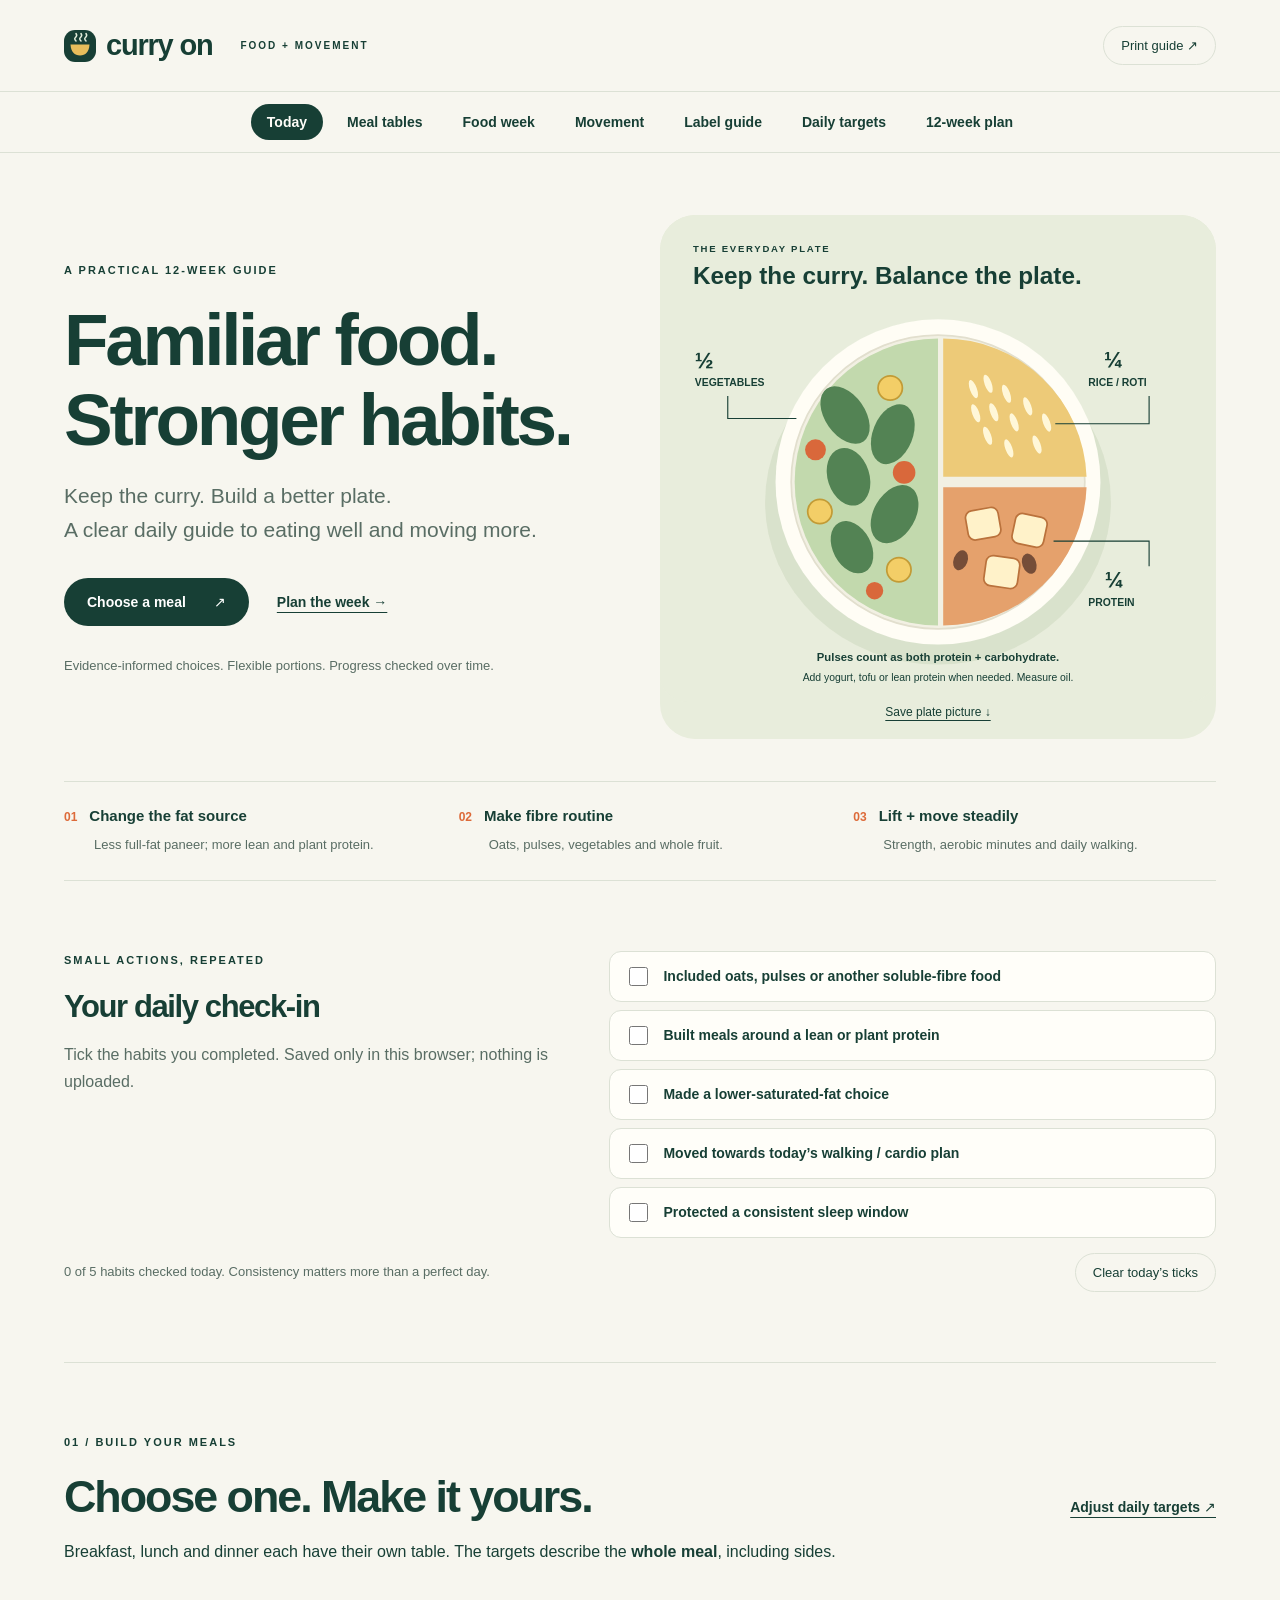
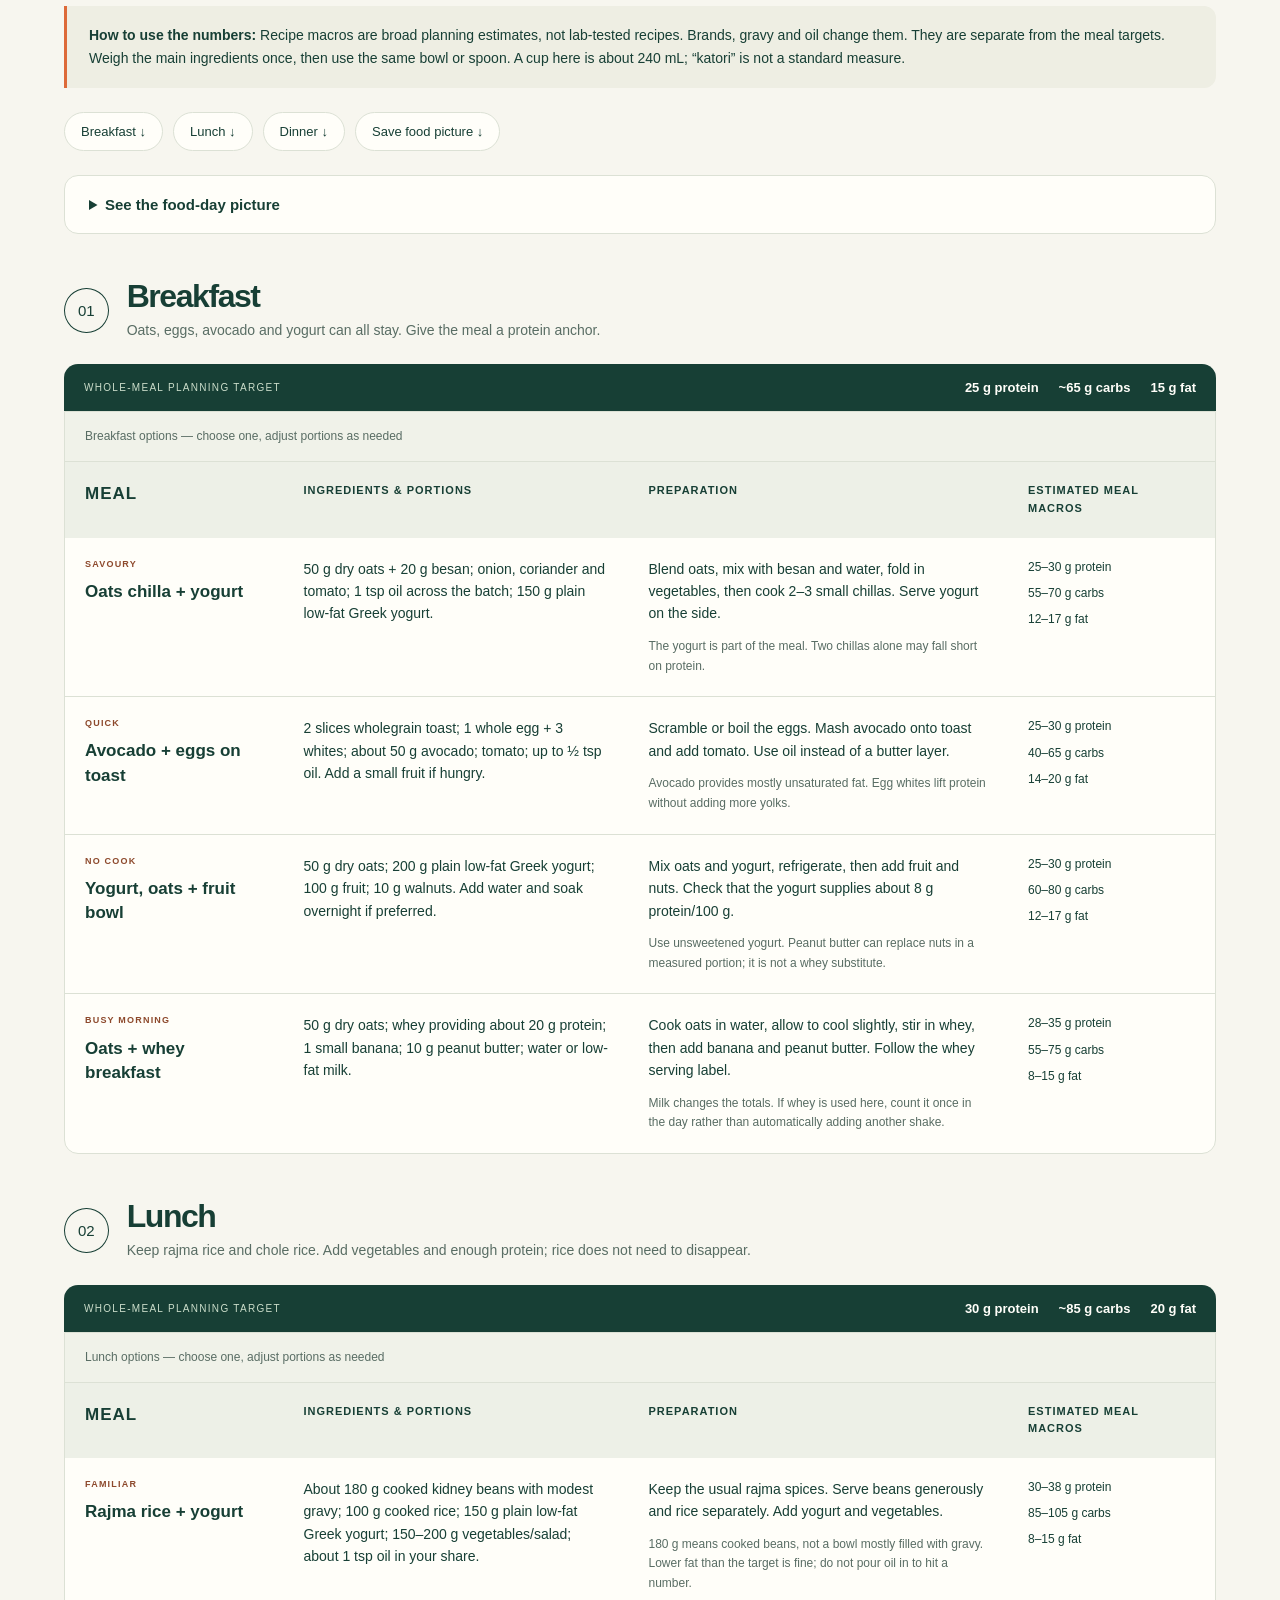
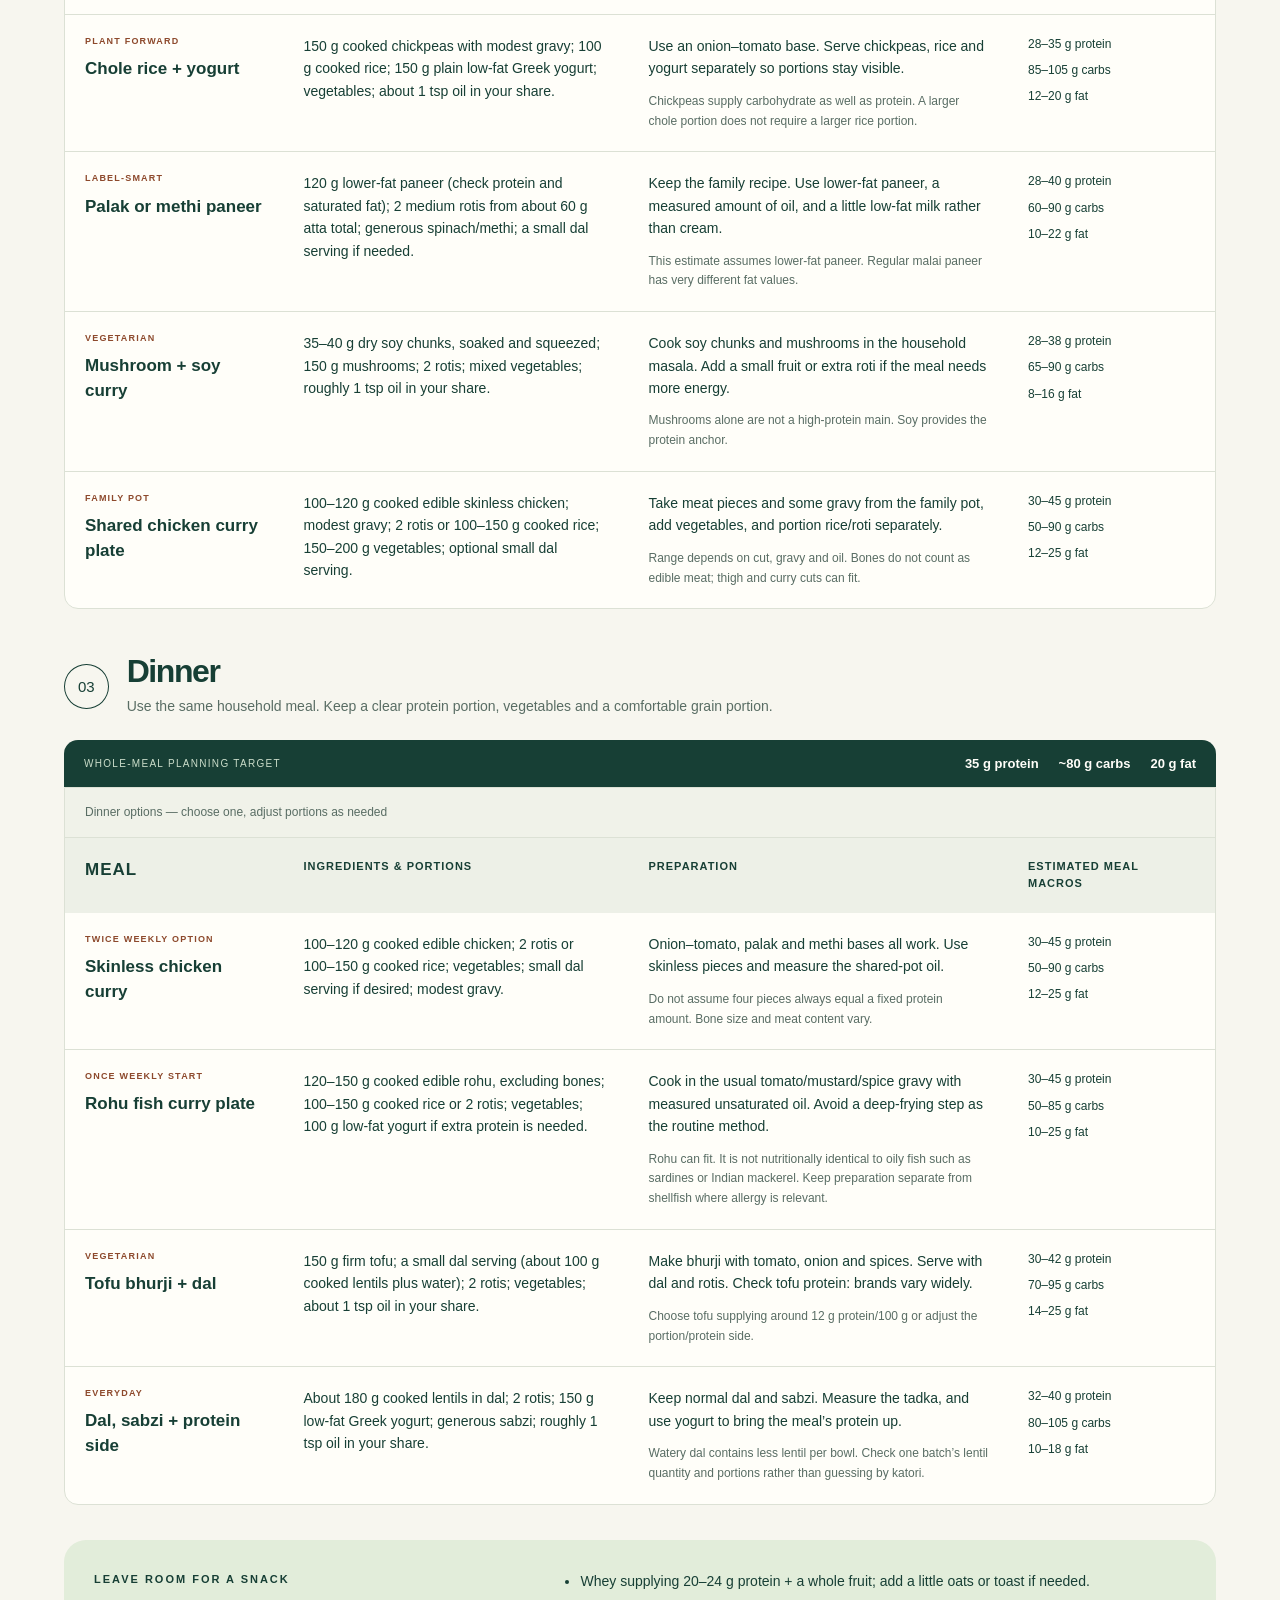
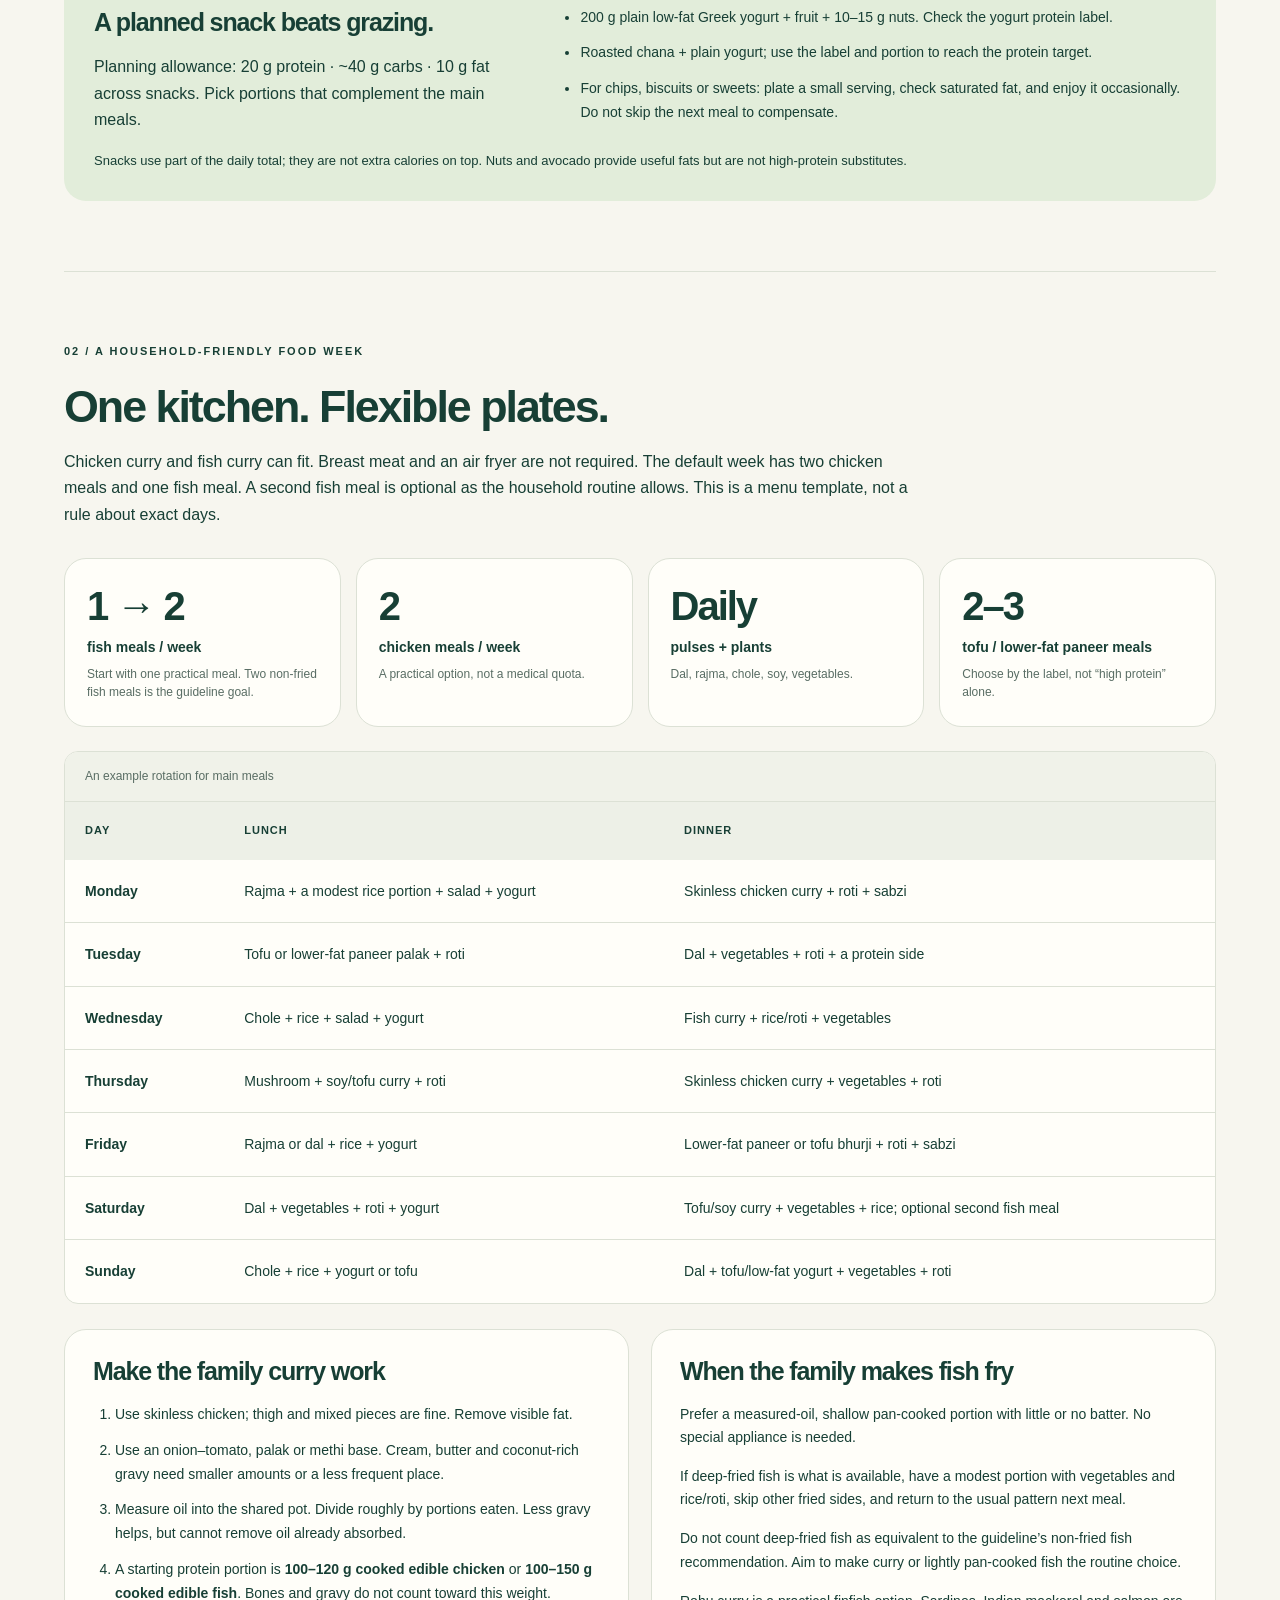
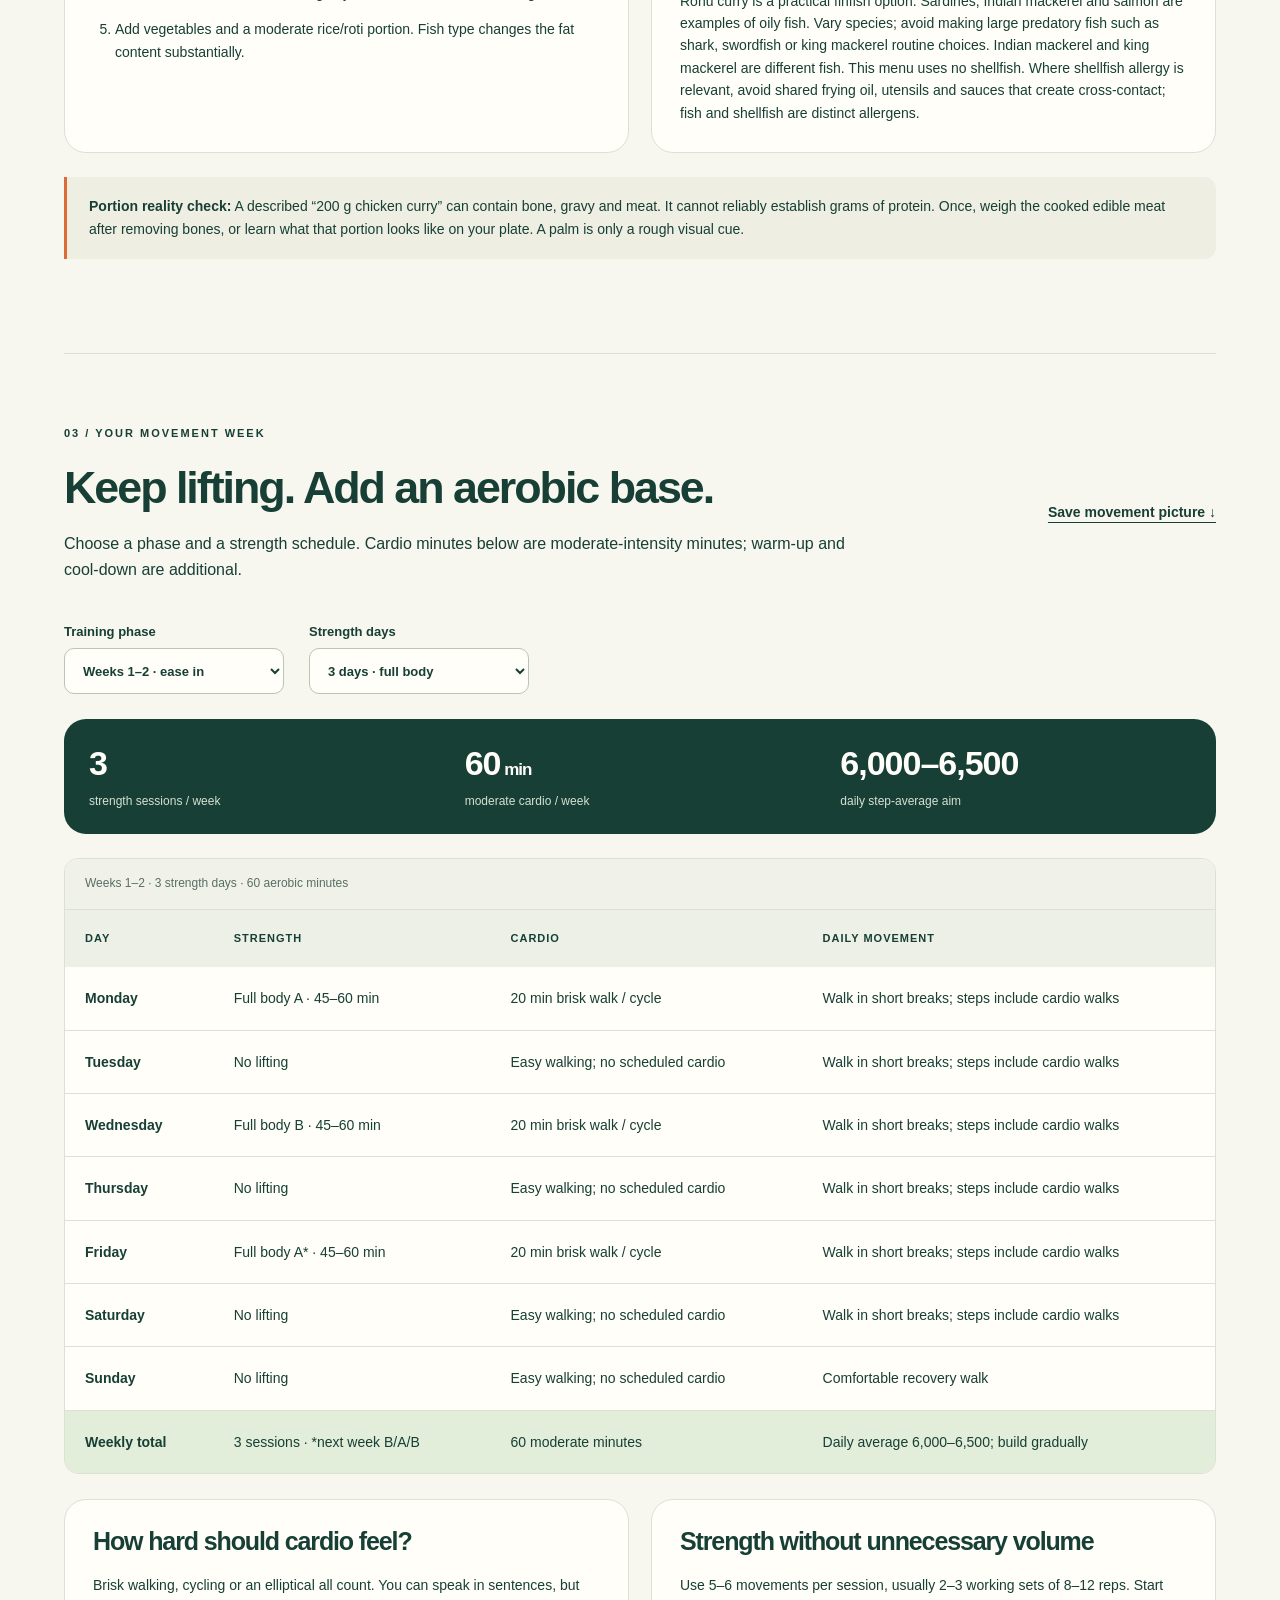
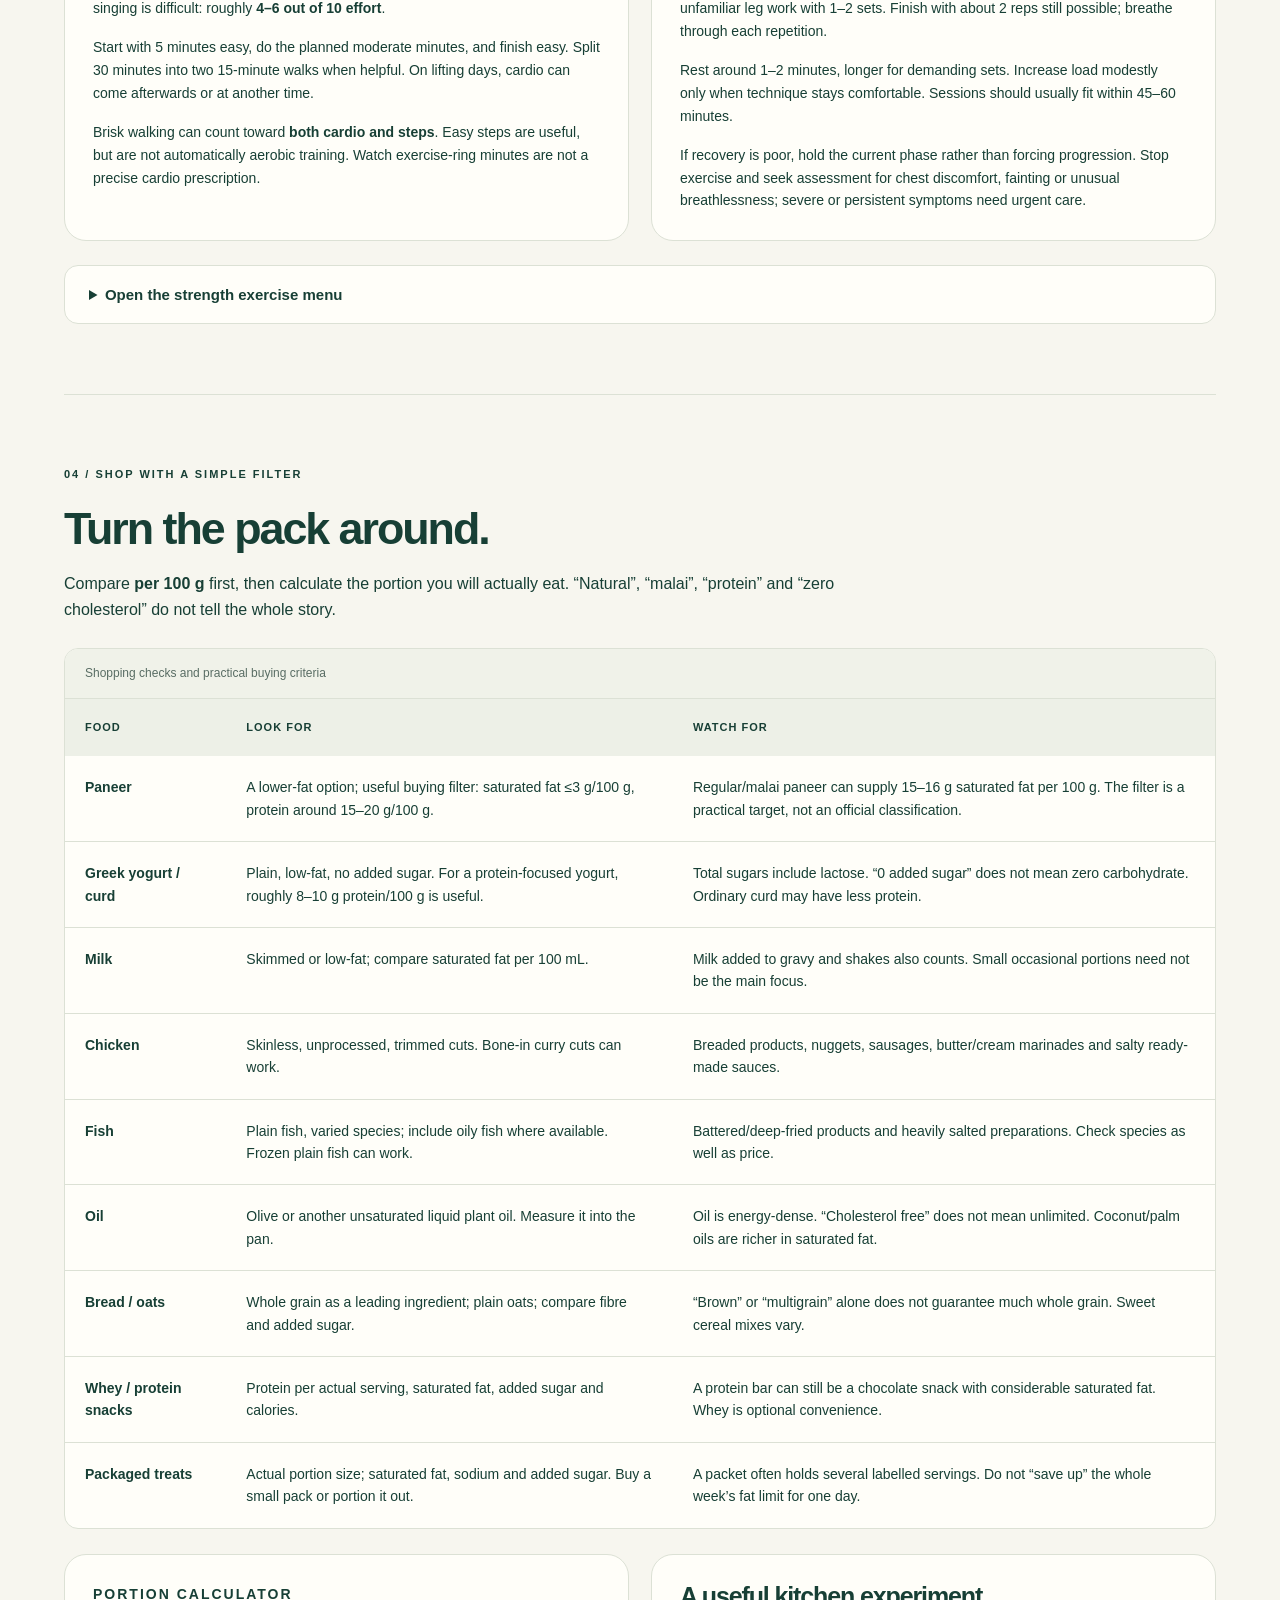
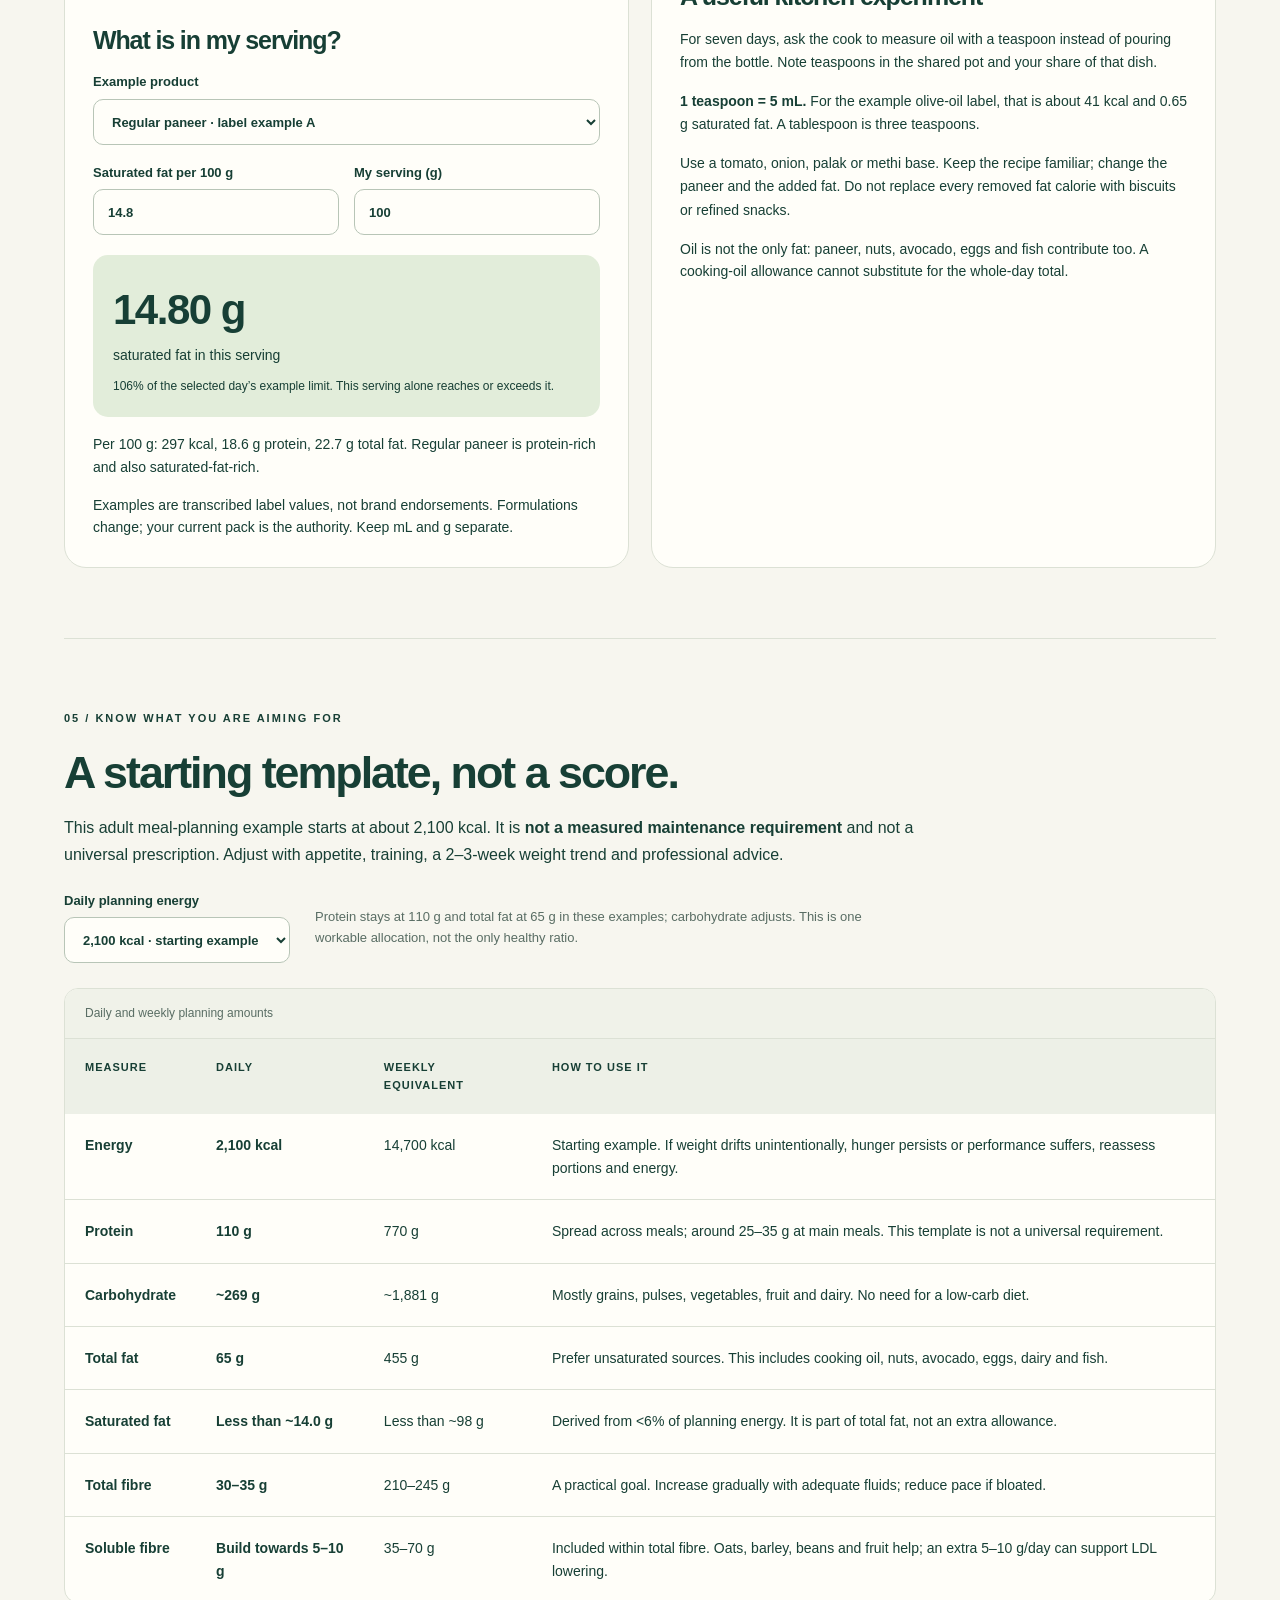
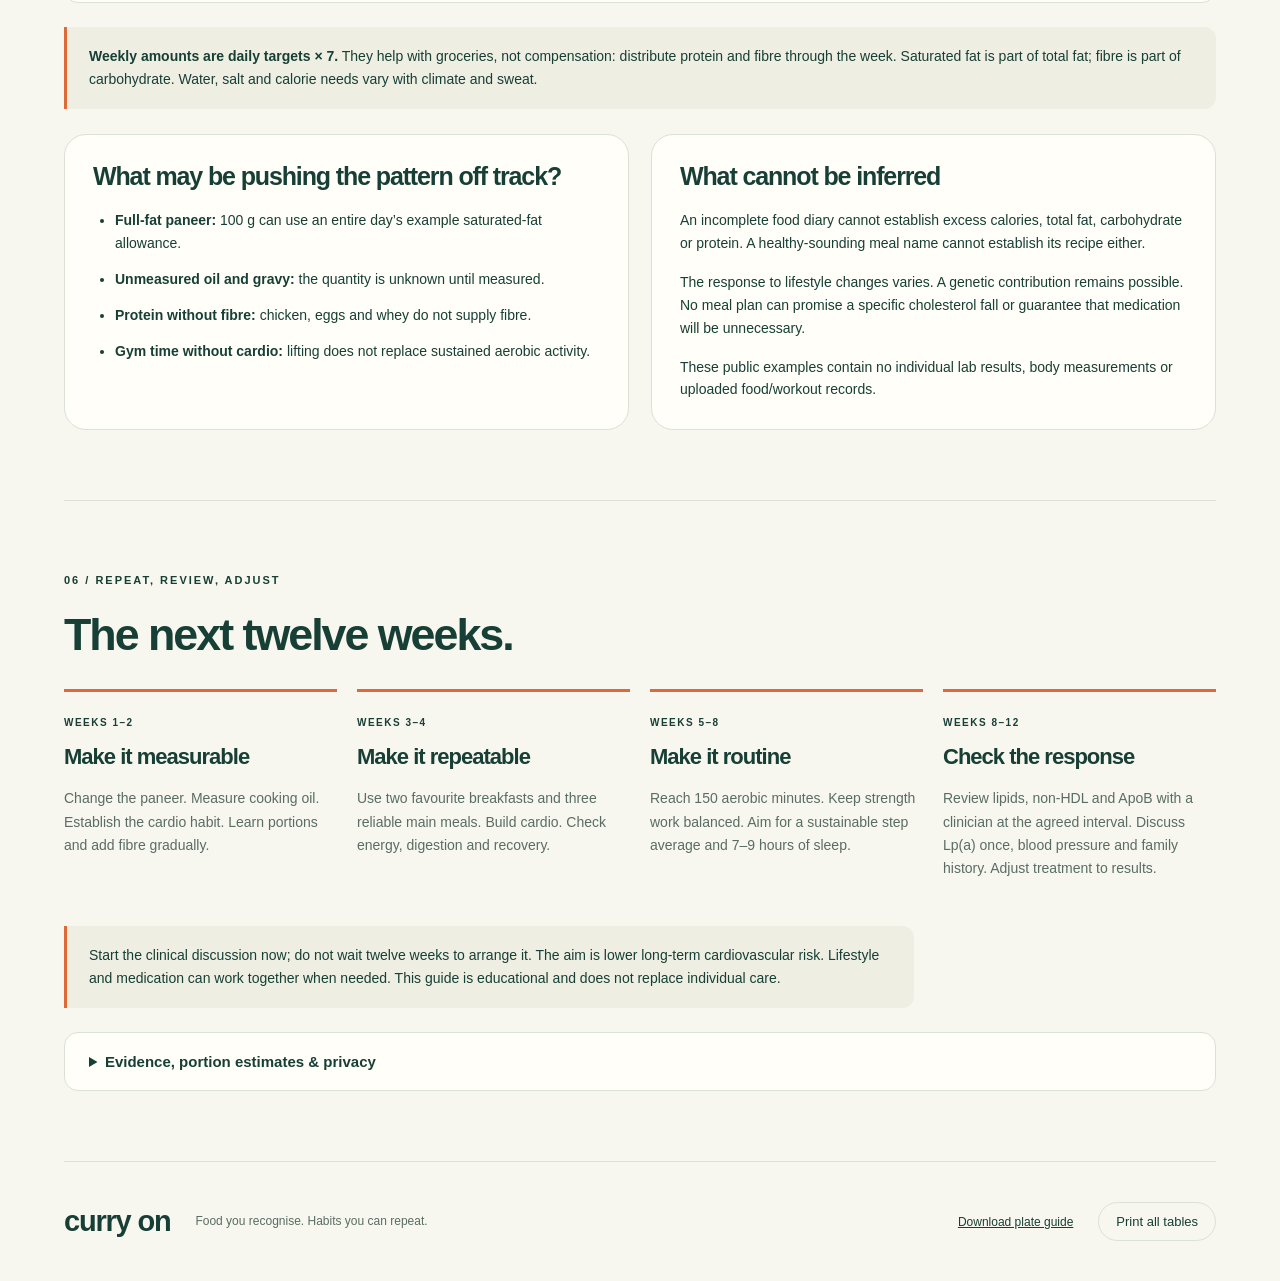
==== index.html @ 9434418f "Build Curry On food and movement guide" ====
<!doctype html>
<html lang="en">
<head>
  <meta charset="utf-8"><meta name="viewport" content="width=device-width,initial-scale=1">
  <meta name="description" content="A practical Indian food and movement guide: familiar meals, useful portions, balanced strength and cardio, and clear food-label decisions.">
  <meta name="theme-color" content="#153f35"><title>Curry On • Food & movement</title>
  <link rel="icon" href="assets/mark.svg" type="image/svg+xml"><link rel="stylesheet" href="styles.css">
  <script src="data.js" defer></script><script src="app.js" defer></script>
</head>
<body>
<a class="skip" href="#main">Skip to content</a>
<header class="topbar"><a href="#today" class="brand" aria-label="Curry On home"><img src="assets/mark.svg" alt="" width="32" height="32">curry on<span>FOOD + MOVEMENT</span></a><button class="quiet print" type="button">Print guide ↗</button></header>
<nav class="nav" aria-label="Main navigation"><a href="#today">Today</a><a href="#meals">Meal tables</a><a href="#week">Food week</a><a href="#move">Movement</a><a href="#shop">Label guide</a><a href="#targets">Daily targets</a><a href="#learn">12-week plan</a></nav>
<main id="main">
<section class="hero" id="today">
 <div><p class="eyebrow">A PRACTICAL 12-WEEK GUIDE</p><h1>Familiar food.<br>Stronger habits.</h1><p class="lede">Keep the curry. Build a better plate.<br>A clear daily guide to eating well and moving more.</p><div class="hero-actions"><a class="button" href="#meals">Choose a meal <span>↗</span></a><a class="text-link" href="#move">Plan the week →</a></div><p class="small muted">Evidence-informed choices. Flexible portions. Progress checked over time.</p></div>
 <div class="hero-art"><img src="assets/plate-guide.svg" alt="Illustrated plate: half vegetables, a quarter protein, a quarter grains. Beans supply both protein and carbohydrate; add a lean protein side when needed." width="640" height="560"><a class="art-link" href="assets/plate-guide.png" download>Save plate picture ↓</a></div>
</section>
<div class="principles"><div><span>01</span><strong>Change the fat source</strong><p>Less full-fat paneer; more lean and plant protein.</p></div><div><span>02</span><strong>Make fibre routine</strong><p>Oats, pulses, vegetables and whole fruit.</p></div><div><span>03</span><strong>Lift + move steadily</strong><p>Strength, aerobic minutes and daily walking.</p></div></div>
<section class="section check-section"><div><p class="eyebrow">SMALL ACTIONS, REPEATED</p><h2>Your daily check-in</h2><p class="muted">Tick the habits you completed. Saved only in this browser; nothing is uploaded.</p></div><div id="checks" class="checks"></div><p class="small" id="check-status" aria-live="polite"></p><button class="quiet" id="reset-checks" type="button">Clear today’s ticks</button></section>

<section class="section" id="meals"><div class="section-head"><div><p class="eyebrow">01 / BUILD YOUR MEALS</p><h2>Choose one. Make it yours.</h2><p>Breakfast, lunch and dinner each have their own table. The targets describe the <strong>whole meal</strong>, including sides.</p></div><a class="text-link" href="#targets">Adjust daily targets ↗</a></div>
<div class="note"><strong>How to use the numbers:</strong> Recipe macros are broad planning estimates, not lab-tested recipes. Brands, gravy and oil change them. They are separate from the meal targets. Weigh the main ingredients once, then use the same bowl or spoon. A cup here is about 240 mL; “katori” is not a standard measure.</div>
<div class="meal-jumps"><a href="#breakfast">Breakfast ↓</a><a href="#lunch">Lunch ↓</a><a href="#dinner">Dinner ↓</a><a href="assets/daily-food-guide.png" download>Save food picture ↓</a></div><details class="food-picture"><summary>See the food-day picture</summary><img src="assets/daily-food-guide.svg" alt="Example food day around 2100 calories: breakfast 25 grams protein, lunch 30, dinner 35, snacks 20. Ingredients and portion reminders." width="1200" height="920"><p class="small">This downloadable picture uses the base ~2,100 kcal example. The live tables update when you change planning energy.</p></details><div id="meal-sections"></div>
<article class="snacks"><div><p class="eyebrow">LEAVE ROOM FOR A SNACK</p><h3>A planned snack beats grazing.</h3><p id="snack-target"></p></div><ul><li>Whey supplying 20–24 g protein + a whole fruit; add a little oats or toast if needed.</li><li>200 g plain low-fat Greek yogurt + fruit + 10–15 g nuts. Check the yogurt protein label.</li><li>Roasted chana + plain yogurt; use the label and portion to reach the protein target.</li><li>For chips, biscuits or sweets: plate a small serving, check saturated fat, and enjoy it occasionally. Do not skip the next meal to compensate.</li></ul><p class="small">Snacks use part of the daily total; they are not extra calories on top. Nuts and avocado provide useful fats but are not high-protein substitutes.</p></article>
</section>

<section class="section" id="week"><p class="eyebrow">02 / A HOUSEHOLD-FRIENDLY FOOD WEEK</p><h2>One kitchen. Flexible plates.</h2><p>Chicken curry and fish curry can fit. Breast meat and an air fryer are not required. The default week has two chicken meals and one fish meal. A second fish meal is optional as the household routine allows. This is a menu template, not a rule about exact days.</p>
<div class="frequency"><div><b>1 → 2</b><span>fish meals / week</span><small>Start with one practical meal. Two non-fried fish meals is the guideline goal.</small></div><div><b>2</b><span>chicken meals / week</span><small>A practical option, not a medical quota.</small></div><div><b>Daily</b><span>pulses + plants</span><small>Dal, rajma, chole, soy, vegetables.</small></div><div><b>2–3</b><span>tofu / lower-fat paneer meals</span><small>Choose by the label, not “high protein” alone.</small></div></div>
<div class="table-wrap"><table><caption>An example rotation for main meals</caption><thead><tr><th>Day</th><th>Lunch</th><th>Dinner</th></tr></thead><tbody>
<tr><th>Monday</th><td>Rajma + a modest rice portion + salad + yogurt</td><td>Skinless chicken curry + roti + sabzi</td></tr>
<tr><th>Tuesday</th><td>Tofu or lower-fat paneer palak + roti</td><td>Dal + vegetables + roti + a protein side</td></tr>
<tr><th>Wednesday</th><td>Chole + rice + salad + yogurt</td><td>Fish curry + rice/roti + vegetables</td></tr>
<tr><th>Thursday</th><td>Mushroom + soy/tofu curry + roti</td><td>Skinless chicken curry + vegetables + roti</td></tr>
<tr><th>Friday</th><td>Rajma or dal + rice + yogurt</td><td>Lower-fat paneer or tofu bhurji + roti + sabzi</td></tr>
<tr><th>Saturday</th><td>Dal + vegetables + roti + yogurt</td><td>Tofu/soy curry + vegetables + rice; optional second fish meal</td></tr>
<tr><th>Sunday</th><td>Chole + rice + yogurt or tofu</td><td>Dal + tofu/low-fat yogurt + vegetables + roti</td></tr>
</tbody></table></div>
<div class="two-col"><article class="card"><h3>Make the family curry work</h3><ol><li>Use skinless chicken; thigh and mixed pieces are fine. Remove visible fat.</li><li>Use an onion–tomato, palak or methi base. Cream, butter and coconut-rich gravy need smaller amounts or a less frequent place.</li><li>Measure oil into the shared pot. Divide roughly by portions eaten. Less gravy helps, but cannot remove oil already absorbed.</li><li>A starting protein portion is <strong>100–120 g cooked edible chicken</strong> or <strong>100–150 g cooked edible fish</strong>. Bones and gravy do not count toward this weight.</li><li>Add vegetables and a moderate rice/roti portion. Fish type changes the fat content substantially.</li></ol></article><article class="card"><h3>When the family makes fish fry</h3><p>Prefer a measured-oil, shallow pan-cooked portion with little or no batter. No special appliance is needed.</p><p>If deep-fried fish is what is available, have a modest portion with vegetables and rice/roti, skip other fried sides, and return to the usual pattern next meal.</p><p>Do not count deep-fried fish as equivalent to the guideline’s non-fried fish recommendation. Aim to make curry or lightly pan-cooked fish the routine choice.</p><p class="small">Rohu curry is a practical finfish option. Sardines, Indian mackerel and salmon are examples of oily fish. Vary species; avoid making large predatory fish such as shark, swordfish or king mackerel routine choices. Indian mackerel and king mackerel are different fish. This menu uses no shellfish. Where shellfish allergy is relevant, avoid shared frying oil, utensils and sauces that create cross-contact; fish and shellfish are distinct allergens.</p></article></div>
<div class="note"><strong>Portion reality check:</strong> A described “200 g chicken curry” can contain bone, gravy and meat. It cannot reliably establish grams of protein. Once, weigh the cooked edible meat after removing bones, or learn what that portion looks like on your plate. A palm is only a rough visual cue.</div>
</section>

<section class="section" id="move"><div class="section-head"><div><p class="eyebrow">03 / YOUR MOVEMENT WEEK</p><h2>Keep lifting. Add an aerobic base.</h2><p>Choose a phase and a strength schedule. Cardio minutes below are moderate-intensity minutes; warm-up and cool-down are additional.</p></div><a class="text-link" href="assets/movement-guide.png" download>Save movement picture ↓</a></div>
<div class="controls"><label>Training phase<select id="phase"><option value="1">Weeks 1–2 · ease in</option><option value="2">Weeks 3–4 · build</option><option value="3">Weeks 5–12 · sustain</option></select></label><label>Strength days<select id="strength-days"><option value="3">3 days · full body</option><option value="4">4 days · upper / lower</option></select></label></div>
<div class="stat-row" id="movement-stats" aria-live="polite"></div><div class="table-wrap"><table><caption id="movement-caption">Weekly activity plan</caption><thead><tr><th>Day</th><th>Strength</th><th>Cardio</th><th>Daily movement</th></tr></thead><tbody id="movement-body"></tbody></table></div>
<div class="two-col"><article class="card"><h3>How hard should cardio feel?</h3><p>Brisk walking, cycling or an elliptical all count. You can speak in sentences, but singing is difficult: roughly <strong>4–6 out of 10 effort</strong>.</p><p>Start with 5 minutes easy, do the planned moderate minutes, and finish easy. Split 30 minutes into two 15-minute walks when helpful. On lifting days, cardio can come afterwards or at another time.</p><p>Brisk walking can count toward <strong>both cardio and steps</strong>. Easy steps are useful, but are not automatically aerobic training. Watch exercise-ring minutes are not a precise cardio prescription.</p></article><article class="card"><h3>Strength without unnecessary volume</h3><p>Use 5–6 movements per session, usually 2–3 working sets of 8–12 reps. Start unfamiliar leg work with 1–2 sets. Finish with about 2 reps still possible; breathe through each repetition.</p><p>Rest around 1–2 minutes, longer for demanding sets. Increase load modestly only when technique stays comfortable. Sessions should usually fit within 45–60 minutes.</p><p class="small">If recovery is poor, hold the current phase rather than forcing progression. Stop exercise and seek assessment for chest discomfort, fainting or unusual breathlessness; severe or persistent symptoms need urgent care.</p></article></div>
<details><summary>Open the strength exercise menu</summary><div class="table-wrap"><table><caption>Exercise templates — alternate A and B across full-body days</caption><thead><tr><th>Template</th><th>Movements</th></tr></thead><tbody><tr><th>Full body A</th><td>Leg press or goblet squat; dumbbell Romanian deadlift; incline press; cable row; lateral raise; plank.</td></tr><tr><th>Full body B</th><td>Split squat or step-up; leg curl; assisted pull-up or pulldown; dumbbell shoulder press; optional curl + triceps; dead bug.</td></tr><tr><th>Upper A / B</th><td>One chest press, one row, one pulldown/pull-up, one shoulder movement; optional biceps and triceps. Vary the angle on the second upper day.</td></tr><tr><th>Lower A / B</th><td>One squat/leg-press pattern, one hip hinge or leg curl, one single-leg movement, calves, core. Use lighter loads while learning technique.</td></tr></tbody></table></div><p>Ask a qualified trainer to teach unfamiliar movements. You do not need to add every exercise to an already long gym session.</p></details>
</section>

<section class="section" id="shop"><p class="eyebrow">04 / SHOP WITH A SIMPLE FILTER</p><h2>Turn the pack around.</h2><p>Compare <strong>per 100 g</strong> first, then calculate the portion you will actually eat. “Natural”, “malai”, “protein” and “zero cholesterol” do not tell the whole story.</p>
<div class="table-wrap"><table><caption>Shopping checks and practical buying criteria</caption><thead><tr><th>Food</th><th>Look for</th><th>Watch for</th></tr></thead><tbody>
<tr><th>Paneer</th><td>A lower-fat option; useful buying filter: saturated fat ≤3 g/100 g, protein around 15–20 g/100 g.</td><td>Regular/malai paneer can supply 15–16 g saturated fat per 100 g. The filter is a practical target, not an official classification.</td></tr>
<tr><th>Greek yogurt / curd</th><td>Plain, low-fat, no added sugar. For a protein-focused yogurt, roughly 8–10 g protein/100 g is useful.</td><td>Total sugars include lactose. “0 added sugar” does not mean zero carbohydrate. Ordinary curd may have less protein.</td></tr>
<tr><th>Milk</th><td>Skimmed or low-fat; compare saturated fat per 100 mL.</td><td>Milk added to gravy and shakes also counts. Small occasional portions need not be the main focus.</td></tr>
<tr><th>Chicken</th><td>Skinless, unprocessed, trimmed cuts. Bone-in curry cuts can work.</td><td>Breaded products, nuggets, sausages, butter/cream marinades and salty ready-made sauces.</td></tr>
<tr><th>Fish</th><td>Plain fish, varied species; include oily fish where available. Frozen plain fish can work.</td><td>Battered/deep-fried products and heavily salted preparations. Check species as well as price.</td></tr>
<tr><th>Oil</th><td>Olive or another unsaturated liquid plant oil. Measure it into the pan.</td><td>Oil is energy-dense. “Cholesterol free” does not mean unlimited. Coconut/palm oils are richer in saturated fat.</td></tr>
<tr><th>Bread / oats</th><td>Whole grain as a leading ingredient; plain oats; compare fibre and added sugar.</td><td>“Brown” or “multigrain” alone does not guarantee much whole grain. Sweet cereal mixes vary.</td></tr>
<tr><th>Whey / protein snacks</th><td>Protein per actual serving, saturated fat, added sugar and calories.</td><td>A protein bar can still be a chocolate snack with considerable saturated fat. Whey is optional convenience.</td></tr>
<tr><th>Packaged treats</th><td>Actual portion size; saturated fat, sodium and added sugar. Buy a small pack or portion it out.</td><td>A packet often holds several labelled servings. Do not “save up” the whole week’s fat limit for one day.</td></tr>
</tbody></table></div>
<div class="two-col"><article class="card label-calculator"><p class="eyebrow">PORTION CALCULATOR</p><h3>What is in my serving?</h3><label>Example product<select id="product"></select></label><div class="input-pair"><label>Saturated fat per 100 <span class="unit">g</span><input id="sat-per100" type="number" min="0" max="100" step="0.1" value="14.8"></label><label>My serving (<span class="unit">g</span>)<input id="portion" type="number" min="1" max="1000" step="1" value="100"></label></div><p class="calculator-result" id="label-result" aria-live="polite"></p><p id="product-note" class="small"></p><p class="small">Examples are transcribed label values, not brand endorsements. Formulations change; your current pack is the authority. Keep mL and g separate.</p></article><article class="card"><h3>A useful kitchen experiment</h3><p>For seven days, ask the cook to measure oil with a teaspoon instead of pouring from the bottle. Note teaspoons in the shared pot and your share of that dish.</p><p><strong>1 teaspoon = 5 mL.</strong> For the example olive-oil label, that is about 41 kcal and 0.65 g saturated fat. A tablespoon is three teaspoons.</p><p>Use a tomato, onion, palak or methi base. Keep the recipe familiar; change the paneer and the added fat. Do not replace every removed fat calorie with biscuits or refined snacks.</p><p class="small">Oil is not the only fat: paneer, nuts, avocado, eggs and fish contribute too. A cooking-oil allowance cannot substitute for the whole-day total.</p></article></div>
</section>

<section class="section" id="targets"><p class="eyebrow">05 / KNOW WHAT YOU ARE AIMING FOR</p><h2>A starting template, not a score.</h2><p>This adult meal-planning example starts at about 2,100 kcal. It is <strong>not a measured maintenance requirement</strong> and not a universal prescription. Adjust with appetite, training, a 2–3-week weight trend and professional advice.</p><div class="controls"><label>Daily planning energy<select id="energy"><option value="1900">1,900 kcal</option><option value="2100" selected>2,100 kcal · starting example</option><option value="2300">2,300 kcal</option><option value="2500">2,500 kcal</option></select></label><p class="small">Protein stays at 110 g and total fat at 65 g in these examples; carbohydrate adjusts. This is one workable allocation, not the only healthy ratio.</p></div>
<div class="table-wrap"><table><caption>Daily and weekly planning amounts</caption><thead><tr><th>Measure</th><th>Daily</th><th>Weekly equivalent</th><th>How to use it</th></tr></thead><tbody id="target-body"></tbody></table></div>
<div class="note"><strong>Weekly amounts are daily targets × 7.</strong> They help with groceries, not compensation: distribute protein and fibre through the week. Saturated fat is part of total fat; fibre is part of carbohydrate. Water, salt and calorie needs vary with climate and sweat.</div>
<div class="two-col"><article class="card"><h3>What may be pushing the pattern off track?</h3><ul><li><strong>Full-fat paneer:</strong> 100 g can use an entire day’s example saturated-fat allowance.</li><li><strong>Unmeasured oil and gravy:</strong> the quantity is unknown until measured.</li><li><strong>Protein without fibre:</strong> chicken, eggs and whey do not supply fibre.</li><li><strong>Gym time without cardio:</strong> lifting does not replace sustained aerobic activity.</li></ul></article><article class="card"><h3>What cannot be inferred</h3><p>An incomplete food diary cannot establish excess calories, total fat, carbohydrate or protein. A healthy-sounding meal name cannot establish its recipe either.</p><p>The response to lifestyle changes varies. A genetic contribution remains possible. No meal plan can promise a specific cholesterol fall or guarantee that medication will be unnecessary.</p><p class="small">These public examples contain no individual lab results, body measurements or uploaded food/workout records.</p></article></div>
</section>

<section class="section" id="learn"><p class="eyebrow">06 / REPEAT, REVIEW, ADJUST</p><h2>The next twelve weeks.</h2><div class="timeline"><article><span>WEEKS 1–2</span><h3>Make it measurable</h3><p>Change the paneer. Measure cooking oil. Establish the cardio habit. Learn portions and add fibre gradually.</p></article><article><span>WEEKS 3–4</span><h3>Make it repeatable</h3><p>Use two favourite breakfasts and three reliable main meals. Build cardio. Check energy, digestion and recovery.</p></article><article><span>WEEKS 5–8</span><h3>Make it routine</h3><p>Reach 150 aerobic minutes. Keep strength work balanced. Aim for a sustainable step average and 7–9 hours of sleep.</p></article><article><span>WEEKS 8–12</span><h3>Check the response</h3><p>Review lipids, non-HDL and ApoB with a clinician at the agreed interval. Discuss Lp(a) once, blood pressure and family history. Adjust treatment to results.</p></article></div>
<p class="note">Start the clinical discussion now; do not wait twelve weeks to arrange it. The aim is lower long-term cardiovascular risk. Lifestyle and medication can work together when needed. This guide is educational and does not replace individual care.</p>
<details><summary>Evidence, portion estimates & privacy</summary><div class="sources"><p>Recommendations draw on the sources below. Meal estimates are approximate planning ranges for the listed ingredients; they have not been calculated from a complete weighed recipe or clinically validated. Cooking method, species, brand and serving size can shift the result. Product examples are label transcriptions. Content reviewed October 2026.</p><ul>
<li><a href="https://www.heart.org/en/healthy-living/healthy-eating/eat-smart/fats/saturated-fats" target="_blank" rel="noopener noreferrer">AHA: saturated fat and replacing it with unsaturated fat</a></li>
<li><a href="https://www.nhlbi.nih.gov/health/TLC-Therapeutic-Lifestyle-Changes-Lower-Cholesterol" target="_blank" rel="noopener noreferrer">NHLBI: Therapeutic Lifestyle Changes and soluble fibre</a></li>
<li><a href="https://www.heart.org/en/healthy-living/healthy-eating/eat-smart/fats/fish-and-omega-3-fatty-acids" target="_blank" rel="noopener noreferrer">AHA: two fish servings per week</a></li>
<li><a href="https://www.heart.org/en/healthy-living/exercise-and-physical-activity/fitness-basics/aha-recs-for-physical-activity-in-adults" target="_blank" rel="noopener noreferrer">AHA: aerobic activity and muscle strengthening</a></li>
<li><a href="https://professional.heart.org/en/science-news/resistance-exercise-training-in-individuals-with-and-without-cardiovascular-disease-2023-update/top-things-to-know" target="_blank" rel="noopener noreferrer">AHA: resistance-training sets, reps and frequency</a></li>
<li><a href="https://www.foodallergy.org/resources/avoiding-cross-contact" target="_blank" rel="noopener noreferrer">FARE: preventing allergen cross-contact</a></li>
<li><a href="https://www.acsm.org/docs/default-source/files-for-resource-library/protein-intake-for-optimal-muscle-maintenance.pdf" target="_blank" rel="noopener noreferrer">ACSM: protein for muscle maintenance and exercise</a></li>
<li><a href="https://professional.heart.org/en/science-news/2026-guideline-on-the-management-of-dyslipidemia/top-things-to-know" target="_blank" rel="noopener noreferrer">2026 dyslipidemia guideline: risk assessment and follow-up</a></li>
</ul><p>No analytics, accounts, external fonts or advertising. Ticks and display preferences remain in this browser’s local storage and do not sync. GitHub serves the public site and may retain standard hosting logs. Outbound source links open third-party sites. The repository and its URL are public.</p><button class="quiet" id="clear-storage" type="button">Clear saved preferences and ticks</button></div></details>
</section>
<footer><a href="#today" class="brand">curry on</a><p>Food you recognise. Habits you can repeat.</p><a href="assets/plate-guide.png" download>Download plate guide</a><button class="quiet print" type="button">Print all tables</button></footer>
</main><noscript><p class="note">JavaScript is needed for meal tables, targets, workout schedules and calculators. The general guidance above remains available. Enable JavaScript to use the full guide.</p></noscript>
</body></html>
---- styles.css ----
:root{--ink:#173f35;--muted:#596d64;--paper:#f7f6ef;--white:#fffef9;--line:#dce1d5;--mint:#e2edda;--orange:#dd6a39;--gold:#e5b94b;--radius:22px;font-family:Inter,ui-sans-serif,-apple-system,BlinkMacSystemFont,"Segoe UI",sans-serif;color:var(--ink);background:var(--paper);font-synthesis:none;scroll-behavior:smooth;scroll-padding-top:90px}
*{box-sizing:border-box}body{margin:0}a{color:inherit}button,input,select{font:inherit}button,a,input,select{-webkit-tap-highlight-color:transparent}a:focus-visible,button:focus-visible,input:focus-visible,select:focus-visible,summary:focus-visible{outline:3px solid var(--orange);outline-offset:4px}p{line-height:1.65;margin:0 0 16px}h1,h2,h3{letter-spacing:-.045em;margin:0 0 18px;line-height:1.1}h1{font-size:clamp(48px,5.7vw,82px);font-weight:650}h2{font-size:clamp(32px,3.5vw,48px);font-weight:630}h3{font-size:25px;font-weight:640}li{line-height:1.7;margin-bottom:12px}ul,ol{padding-left:22px}.topbar{padding:26px 5%;display:flex;justify-content:space-between;align-items:center;border-bottom:1px solid var(--line)}.brand{font-size:29px;font-weight:750;letter-spacing:-1.2px;text-decoration:none;display:flex;gap:10px;align-items:center}.brand span{font-size:10px;letter-spacing:2px;margin-left:18px;font-weight:600}.nav{position:sticky;top:0;z-index:20;display:flex;gap:8px;justify-content:center;padding:12px 4%;background:rgba(247,246,239,.97);border-bottom:1px solid var(--line);overflow-x:auto;white-space:nowrap}.nav a{padding:10px 16px;text-decoration:none;border-radius:30px;font-size:14px;font-weight:550}.nav a:hover,.nav a.active{background:var(--ink);color:var(--white)}main{max-width:1320px;padding:0 5%;margin:auto}.hero{padding:62px 0 42px;display:grid;grid-template-columns:1fr 1fr;gap:40px;align-items:center}.eyebrow{font-size:11px;font-weight:750;letter-spacing:2px;margin-bottom:21px}.lede{font-size:21px;max-width:480px;color:var(--muted)}.hero-actions{display:flex;align-items:center;gap:28px;margin:30px 0}.button{display:inline-flex;gap:28px;border:0;border-radius:30px;padding:16px 23px;background:var(--ink);color:white;text-decoration:none;font-weight:600;font-size:14px}.button:hover{background:#275d4b}.text-link{font-size:14px;text-underline-offset:5px;font-weight:600}.small{font-size:13px;line-height:1.6}.muted{color:var(--muted)}.quiet{border:1px solid var(--line);background:transparent;border-radius:25px;padding:11px 17px;color:var(--ink);cursor:pointer;font-size:13px}.quiet:hover{background:var(--mint)}.hero-art{position:relative;background:#e8eddc;border-radius:35px;overflow:hidden;text-align:center}.hero-art img{display:block;width:100%;height:auto}.art-link{font-size:12px;display:inline-block;margin:0 0 20px;text-underline-offset:4px}.principles{display:grid;grid-template-columns:repeat(3,1fr);border-top:1px solid var(--line);border-bottom:1px solid var(--line);padding:25px 0;gap:32px}.principles span{color:var(--orange);font-size:12px;font-weight:700;margin-right:12px}.principles strong{font-size:15px}.principles p{font-size:13px;color:var(--muted);margin:9px 0 0 30px}.section{padding:70px 0;border-bottom:1px solid var(--line)}.section>p{max-width:850px}.section-head{display:flex;align-items:center;justify-content:space-between;gap:30px}.section-head>div{max-width:800px}.note{border-left:3px solid var(--orange);background:#eeeee3;padding:18px 22px;font-size:14px;line-height:1.65;margin:24px 0;border-radius:0 12px 12px 0}.check-section{display:grid;grid-template-columns:1fr 1.2fr;gap:15px 40px}.check-section h2{font-size:31px}.checks{display:grid;gap:8px}.checks label{padding:12px 15px;background:var(--white);border:1px solid var(--line);border-radius:12px;display:flex;align-items:center;gap:12px;font-size:14px;cursor:pointer}.checks input{width:19px;height:19px;accent-color:var(--ink);flex-shrink:0}.checks label:has(input:checked){background:var(--mint)}#check-status{margin:0;color:var(--muted);align-self:center}.check-section>.quiet{justify-self:end}.meal-block{margin-top:45px}.meal-heading{display:flex;align-items:center;gap:18px}.meal-heading h3{font-size:32px;margin-bottom:5px}.meal-heading p{font-size:14px;color:var(--muted);margin:0}.meal-number{font-size:15px;border:1px solid var(--ink);border-radius:50%;padding:13px}.meal-target{display:flex;gap:20px;align-items:center;flex-wrap:wrap;margin:22px 0 0;background:var(--ink);color:var(--white);padding:16px 20px;border-radius:14px 14px 0 0;font-size:13px}.meal-target>span{font-size:10px;letter-spacing:1.3px;color:#cbddca;margin-right:auto}.table-wrap{overflow-x:auto;border:1px solid var(--line);background:var(--white);border-radius:14px;margin:24px 0}.meal-target+.table-wrap{margin-top:0;border-radius:0 0 14px 14px}table{border-collapse:collapse;width:100%;font-size:14px;line-height:1.6}caption{text-align:left;padding:15px 20px;font-size:12px;color:var(--muted);background:#f0f2e9;border-bottom:1px solid var(--line)}th,td{text-align:left;padding:20px;vertical-align:top;border-bottom:1px solid var(--line)}thead th{font-size:11px;text-transform:uppercase;letter-spacing:1px;background:#edf0e7}tbody th{font-weight:650;min-width:120px}tr:last-child>td,tr:last-child>th{border-bottom:0}.meal-table{min-width:760px}.meal-table th:first-child{width:19%;font-size:17px;line-height:1.45}.meal-table td:nth-child(2){width:30%}.meal-table td:nth-child(3){width:33%}.meal-table td:last-child{width:18%}.tag{display:block;font-size:9px;letter-spacing:1.2px;color:#8d492c;font-weight:750;margin-bottom:9px}.table-tip{font-size:12px;color:var(--muted);margin:12px 0 0}.macros span{display:block;margin-bottom:7px;white-space:nowrap;font-size:12px}.snacks{margin-top:35px;background:var(--mint);border-radius:var(--radius);padding:30px;display:grid;grid-template-columns:.9fr 1.3fr;gap:0 30px}.snacks>p{grid-column:1/-1;margin:0}.snacks ul{margin-top:0;font-size:14px}.frequency{display:grid;grid-template-columns:repeat(4,1fr);gap:15px;margin-top:30px}.frequency>div{padding:25px 22px;background:var(--white);border:1px solid var(--line);border-radius:var(--radius)}.frequency b{display:block;font-size:40px;letter-spacing:-2px;margin-bottom:10px}.frequency span{display:block;font-size:14px;font-weight:600}.frequency small{display:block;font-size:12px;color:var(--muted);line-height:1.5;margin-top:10px}.two-col{display:grid;grid-template-columns:1fr 1fr;gap:22px;margin-top:25px}.card{padding:28px;background:var(--white);border:1px solid var(--line);border-radius:var(--radius)}.card p,.card li{font-size:14px}.card p:last-child{margin:0}.card h3{font-size:25px}.controls{display:flex;align-items:center;gap:25px;flex-wrap:wrap;margin:25px 0}.controls>p{max-width:550px;margin:0;color:var(--muted)}label{font-size:13px;font-weight:550}select,input[type=number]{display:block;margin-top:9px;padding:12px 14px;border:1px solid #b8c5b7;border-radius:10px;background:var(--white);color:var(--ink);min-height:46px;max-width:100%}select{min-width:220px}input[type=number]{width:100%}.stat-row{display:grid;grid-template-columns:repeat(3,1fr);background:var(--ink);color:var(--white);border-radius:var(--radius);padding:25px;gap:25px}.stat-row b{font-size:34px;font-weight:600;letter-spacing:-1px;display:block;margin-bottom:8px}.stat-row b small{font-size:17px}.stat-row span{font-size:12px;color:#d4e1d2}.table-summary{background:var(--mint)}details{margin:24px 0 0;border:1px solid var(--line);border-radius:14px;background:var(--white);padding:20px 24px}summary{cursor:pointer;font-size:15px;font-weight:650}details>p{margin-top:20px;font-size:14px}.input-pair{display:grid;grid-template-columns:1fr 1fr;gap:15px;margin:20px 0}.label-calculator select{width:100%}.calculator-result{background:var(--mint);border-radius:15px;padding:20px;font-size:14px}.calculator-result strong{display:block;font-size:42px;font-weight:650;letter-spacing:-1.5px}.calculator-result span{display:block;font-size:12px;margin-top:10px}.timeline{display:grid;grid-template-columns:repeat(4,1fr);gap:20px;margin:30px 0}.timeline article{border-top:3px solid var(--orange);padding-top:20px}.timeline span{font-size:10px;letter-spacing:1.5px;font-weight:700}.timeline h3{font-size:22px;margin-top:15px}.timeline p{font-size:14px;color:var(--muted)}.sources{font-size:14px;margin-top:20px}.sources a{text-underline-offset:3px}footer{padding:40px 0;display:flex;gap:25px;align-items:center;flex-wrap:wrap;font-size:12px}footer p{margin:0 auto 0 0;color:var(--muted)}.skip{position:absolute;left:15px;top:-100px;z-index:30;padding:15px;background:var(--ink);color:white}.skip:focus{top:10px}
@media(min-width:1400px){main{padding:0 55px}}
@media(max-width:850px){.brand span{display:none}.hero{gap:20px;padding-top:40px}.hero h1{font-size:52px}.hero .lede{font-size:18px}.hero-actions{gap:15px}.frequency,.timeline{grid-template-columns:1fr 1fr}.principles{gap:14px}.principles p{margin-left:0}.principles strong{font-size:13px}.check-section{grid-template-columns:1fr}.snacks{grid-template-columns:1fr}.section-head{display:block}.section-head>.text-link{display:inline-block;margin-top:5px}.nav{justify-content:flex-start}.stat-row b{font-size:28px}}
@media(max-width:600px){.topbar{padding:18px 5%}.brand{font-size:25px}.nav{padding:9px 4%;gap:0}.nav a{font-size:12px;padding:9px 12px}.hero{grid-template-columns:1fr;padding:35px 0 30px;gap:20px}.hero h1{font-size:52px}.hero-art{max-width:480px}.hero .lede{font-size:18px}.hero-actions{margin:22px 0}.principles{grid-template-columns:1fr;padding:22px 0;gap:20px}.principles strong{font-size:15px}.principles p{margin:5px 0 0 30px}.section{padding:42px 0}.eyebrow{font-size:10px;margin-bottom:15px}.two-col{grid-template-columns:1fr}.card{padding:22px}.meal-target{gap:12px;padding:16px;font-size:12px}.meal-target>span{width:100%}.table-wrap{border-radius:12px}th,td{padding:15px}.meal-heading{align-items:flex-start}.meal-heading h3{font-size:28px}.meal-number{padding:10px}.stat-row{grid-template-columns:1fr;gap:20px;padding:23px}.stat-row>div{border-bottom:1px solid #496c5a;padding-bottom:17px}.stat-row>div:last-child{border:0;padding-bottom:0}.stat-row b{font-size:32px;display:inline-block;margin-right:15px}.stat-row span{display:block}.frequency{gap:10px}.frequency>div{padding:20px 15px}.frequency b{font-size:33px}.frequency span{font-size:12px}.timeline{gap:18px}.timeline h3{font-size:21px}.controls{gap:18px}.controls label{width:100%}.controls select{width:100%}.snacks{padding:23px}.input-pair{gap:10px}.input-pair label{font-size:12px}#movement-body td{min-width:150px}#target-body td:last-child{min-width:240px}footer{gap:20px}footer p{width:100%}footer .brand{font-size:26px}}
.meal-jumps{display:flex;gap:10px;flex-wrap:wrap;margin-top:22px}.meal-jumps a{font-size:13px;border:1px solid var(--line);padding:11px 16px;border-radius:30px;text-decoration:none;background:var(--white)}.meal-jumps a:hover{background:var(--mint)}.food-picture img{display:block;width:100%;height:auto;margin-top:20px}
@media screen and (max-width:600px){.meal-table,.meal-table tbody,.meal-table tr,.meal-table th,.meal-table td{display:block;width:100%!important;min-width:0}.meal-table{min-width:0}.meal-table thead{display:none}.meal-table caption{display:block;line-height:1.6}.meal-table tr{padding:18px 18px 22px;border-bottom:1px solid var(--line)}.meal-table tr:last-child{border-bottom:0}.meal-table tbody th{font-size:22px!important;padding:0 0 15px;border:0}.meal-table td{padding:12px 0 0;border:0}.meal-table td:before{content:attr(data-label);display:block;font-size:10px;text-transform:uppercase;letter-spacing:1px;font-weight:700;margin-bottom:7px;color:var(--muted)}.meal-table .macros{background:#eef2e6;padding:12px;border-radius:10px;margin-top:15px}.macros span{display:inline-block;margin:0 12px 5px 0}.meal-table .table-tip{margin-top:8px}.meal-jumps{gap:8px}.meal-jumps a{font-size:12px;padding:10px 12px}}
@media(prefers-reduced-motion:reduce){:root{scroll-behavior:auto}}
@media print{:root{background:white;color:#111;font-size:10pt}.topbar{padding:0 0 15px}.nav,.hero-actions,.art-link,.quiet,.checks,.check-section,.controls,.skip{display:none!important}main{max-width:none;padding:0}.hero{padding:20px 0;gap:15px}.hero h1{font-size:38px}.hero-art{max-width:300px}.hero .lede{font-size:15px}.section{padding:25px 0}.section h2{font-size:27px}table{font-size:9pt}.meal-table{min-width:0}.table-wrap{overflow:visible}th,td{padding:9px}.meal-table th:first-child{font-size:11pt}.macros span{white-space:normal;font-size:9pt}.card,.snacks,.note,.timeline article{break-inside:avoid}.card p,.card li{font-size:10pt}.two-col{gap:12px}.meal-target{color:#111;background:#eee}thead{display:table-header-group}tr{break-inside:avoid}a{text-decoration:none}.stat-row{color:#111;background:#eee}.stat-row span{color:#333}.sources{font-size:9pt}.principles{gap:15px}footer{padding:15px 0}details:not([open]){display:none}.hero-art img{max-width:300px}}
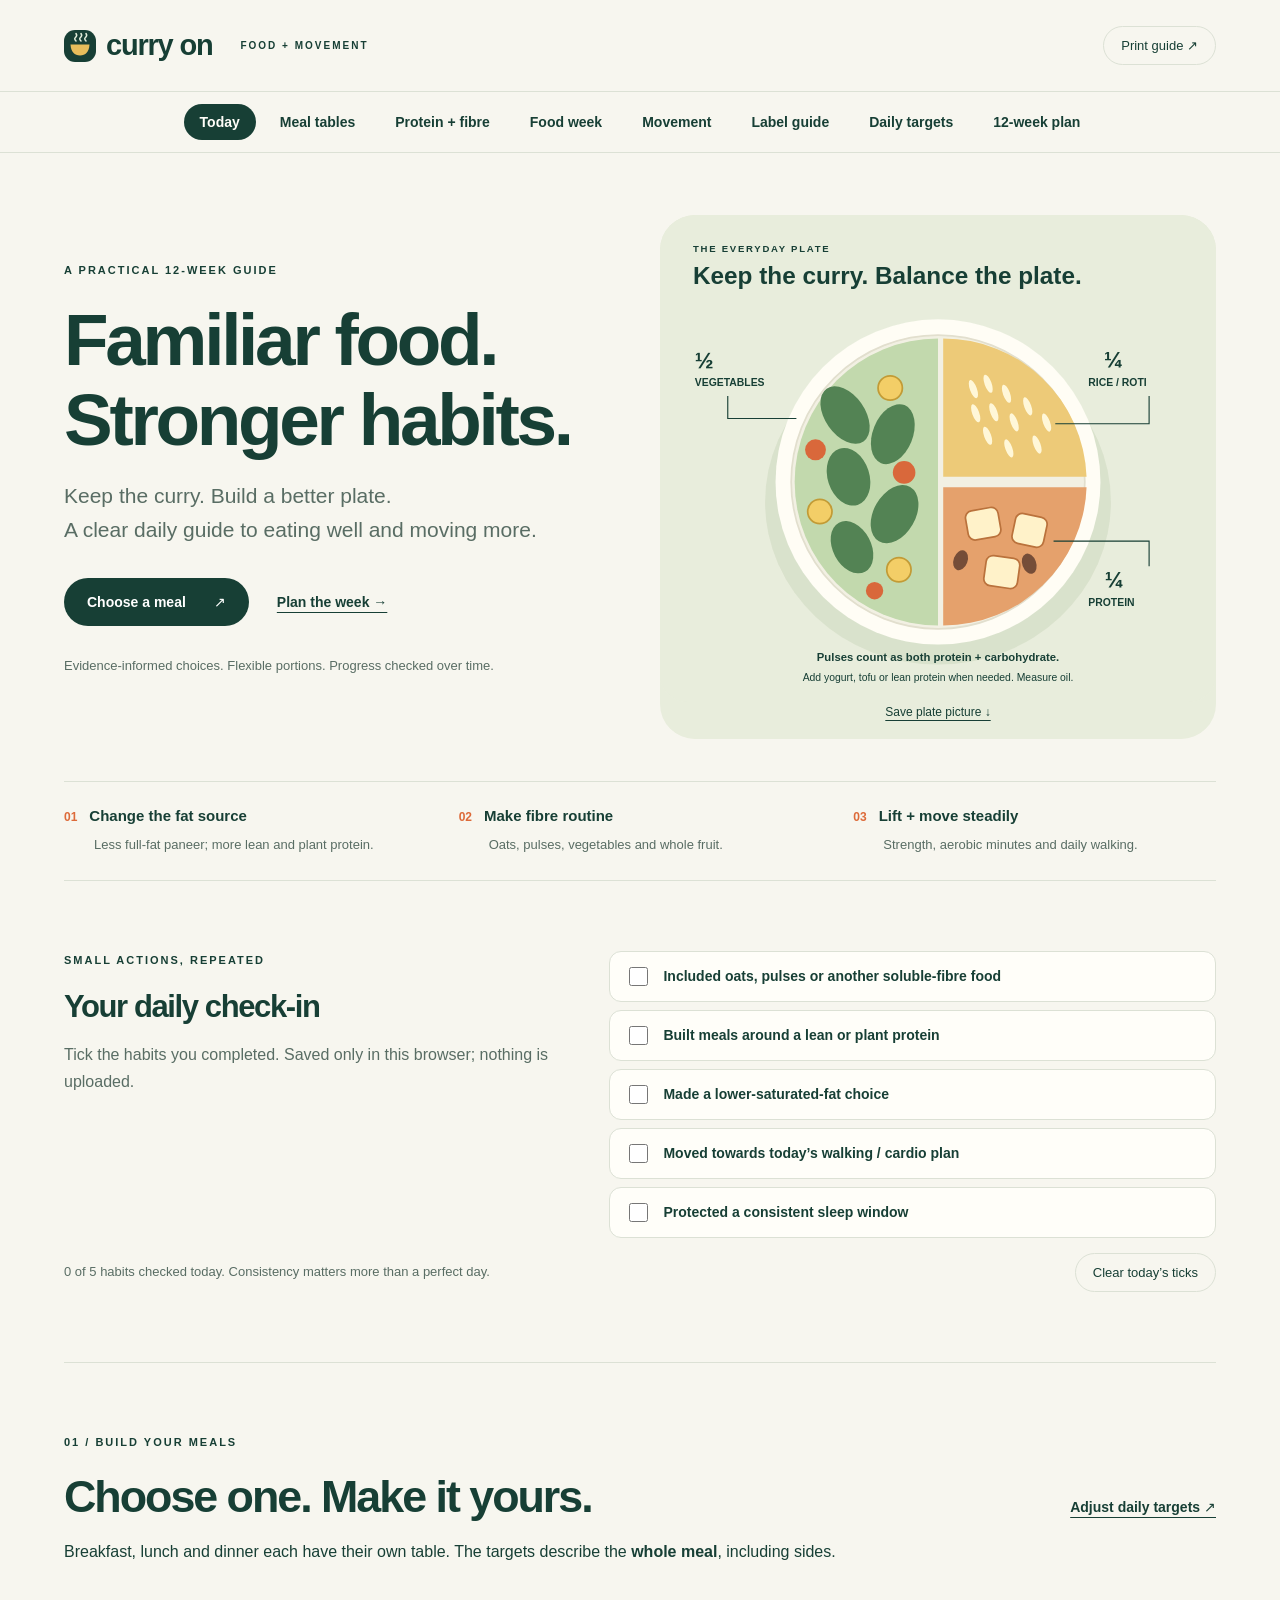
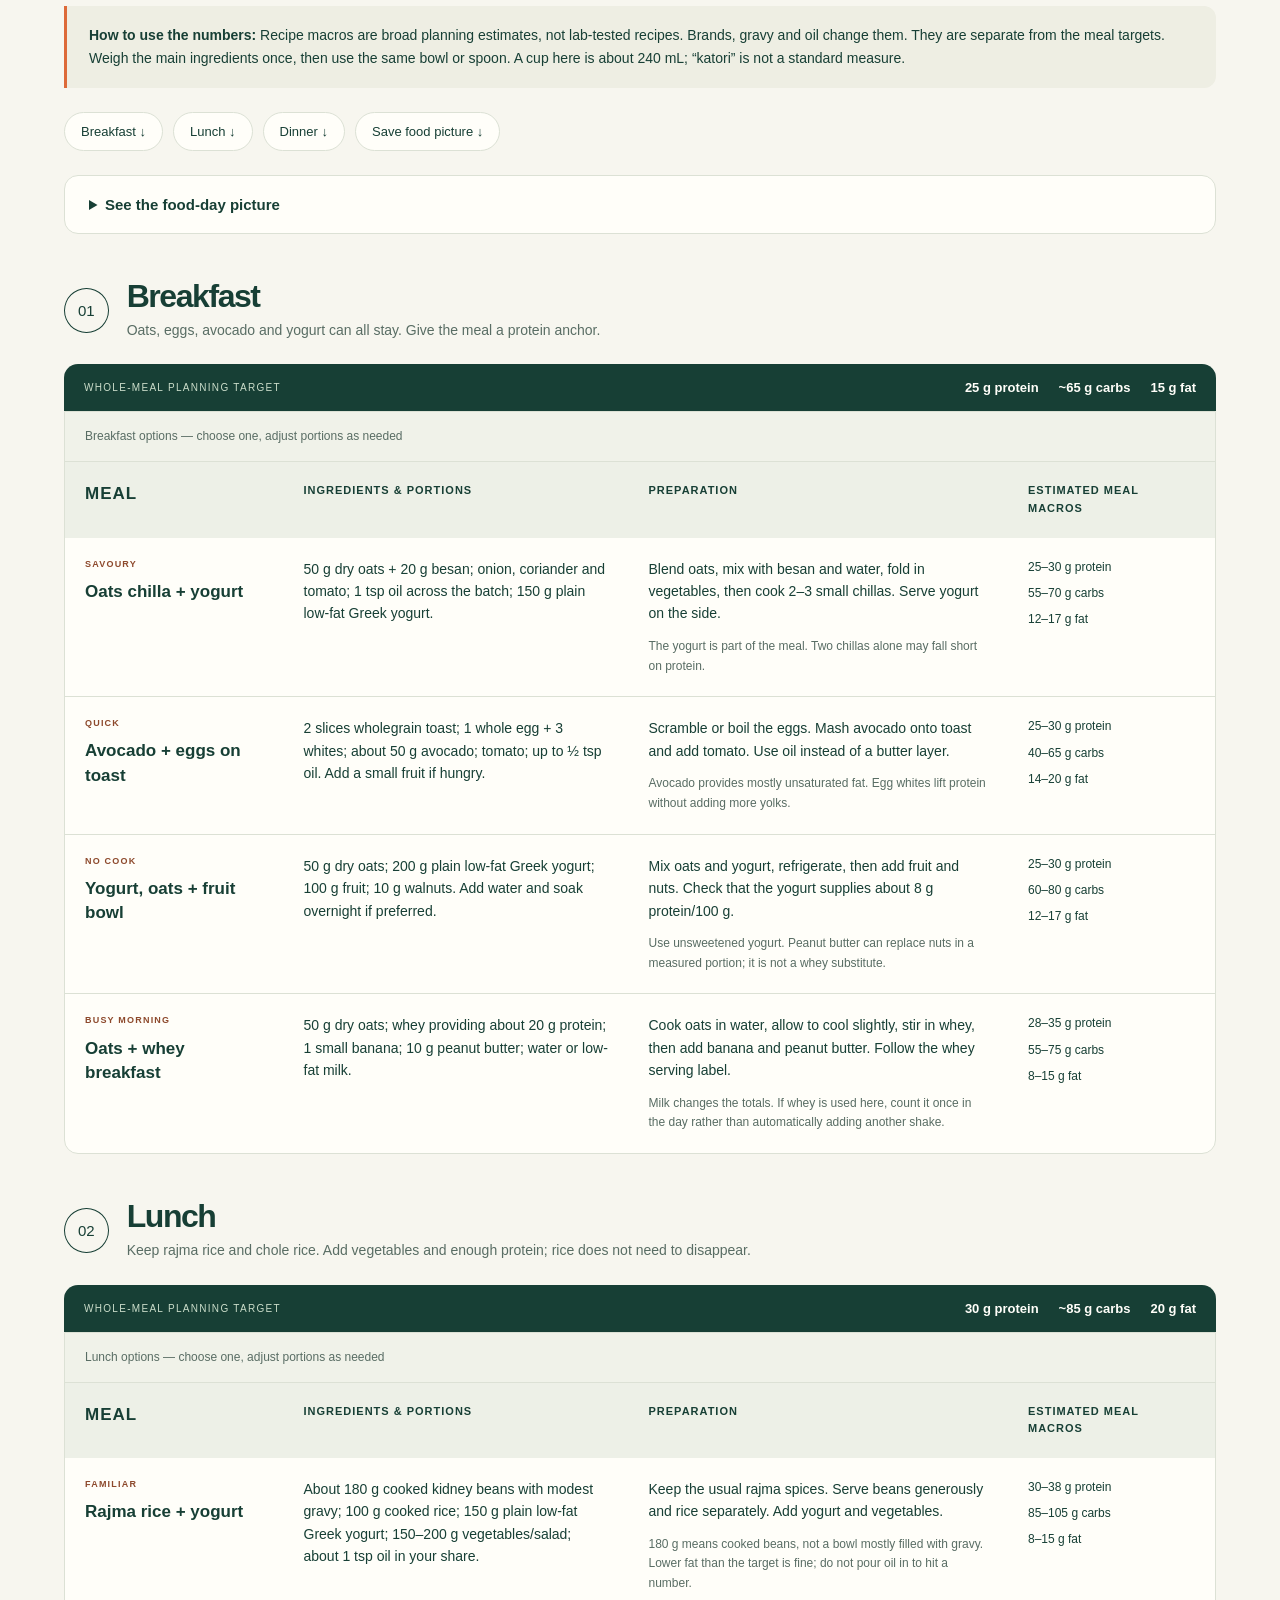
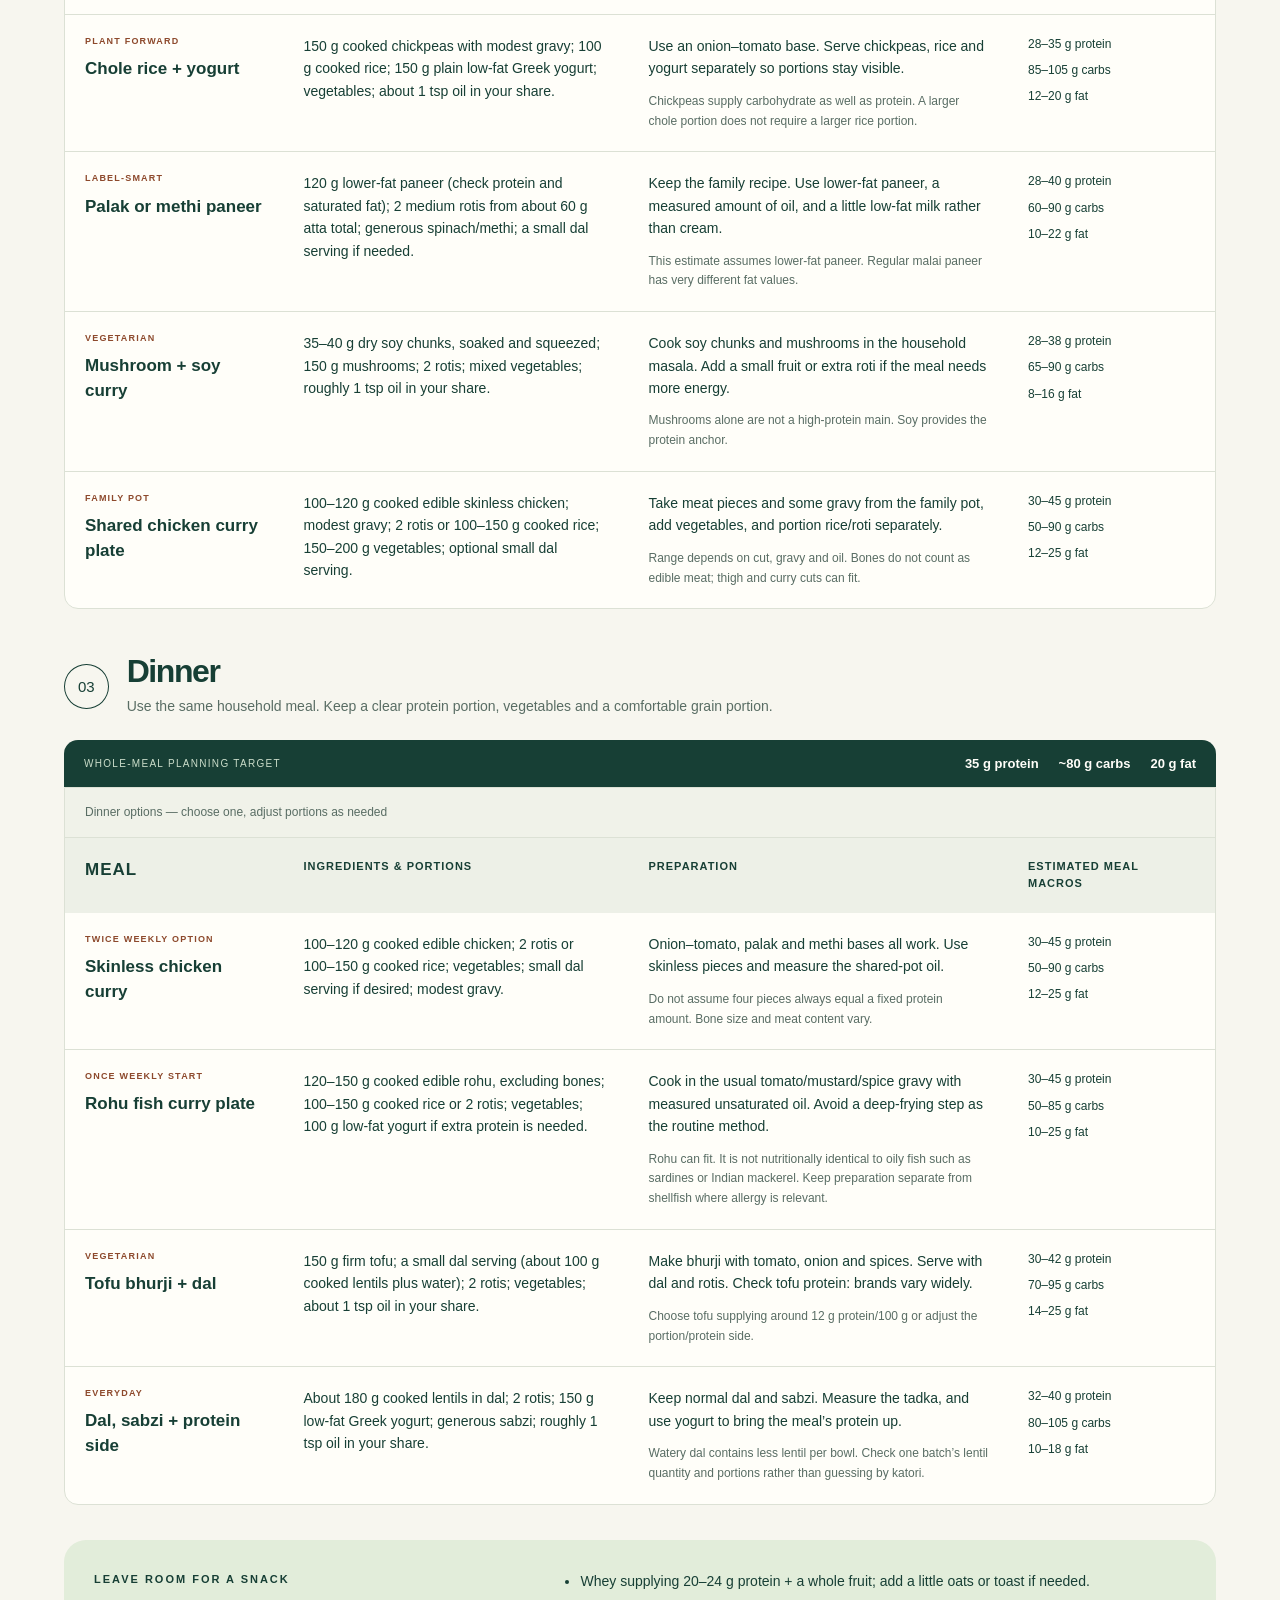
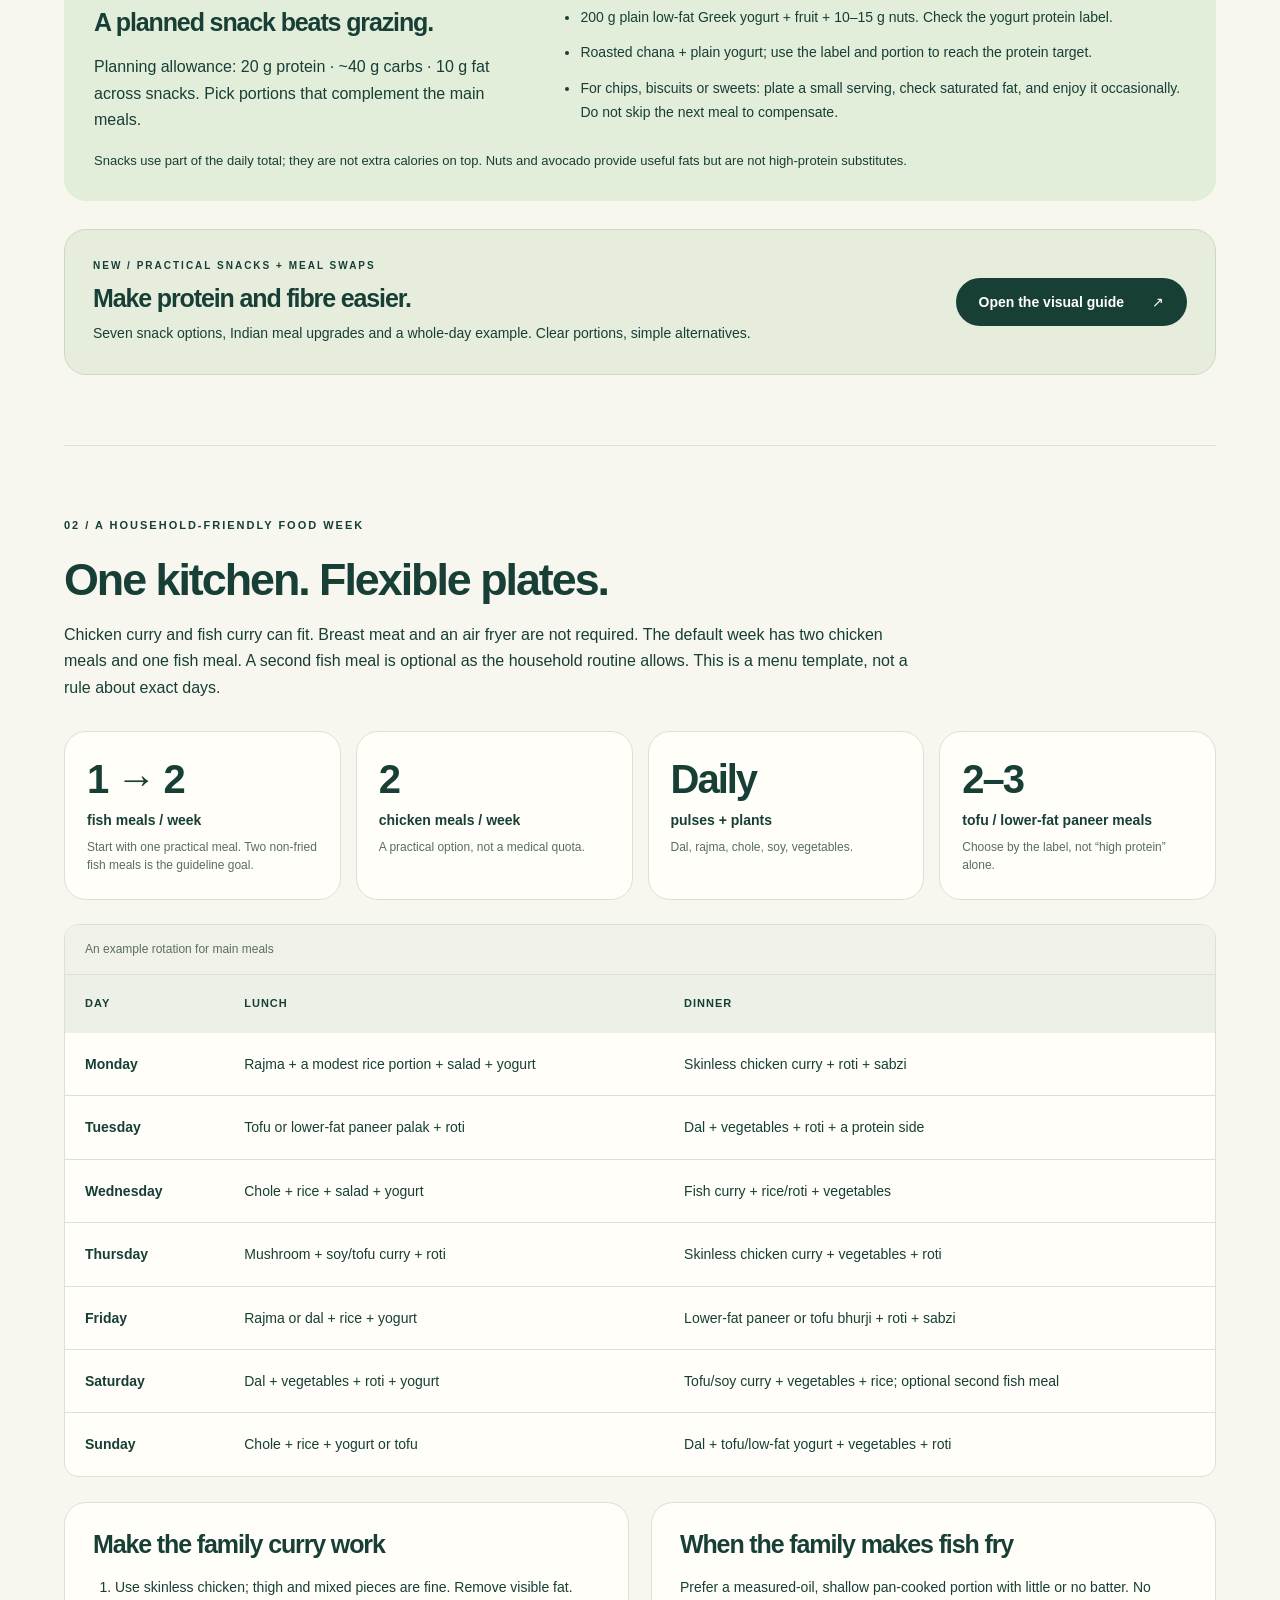
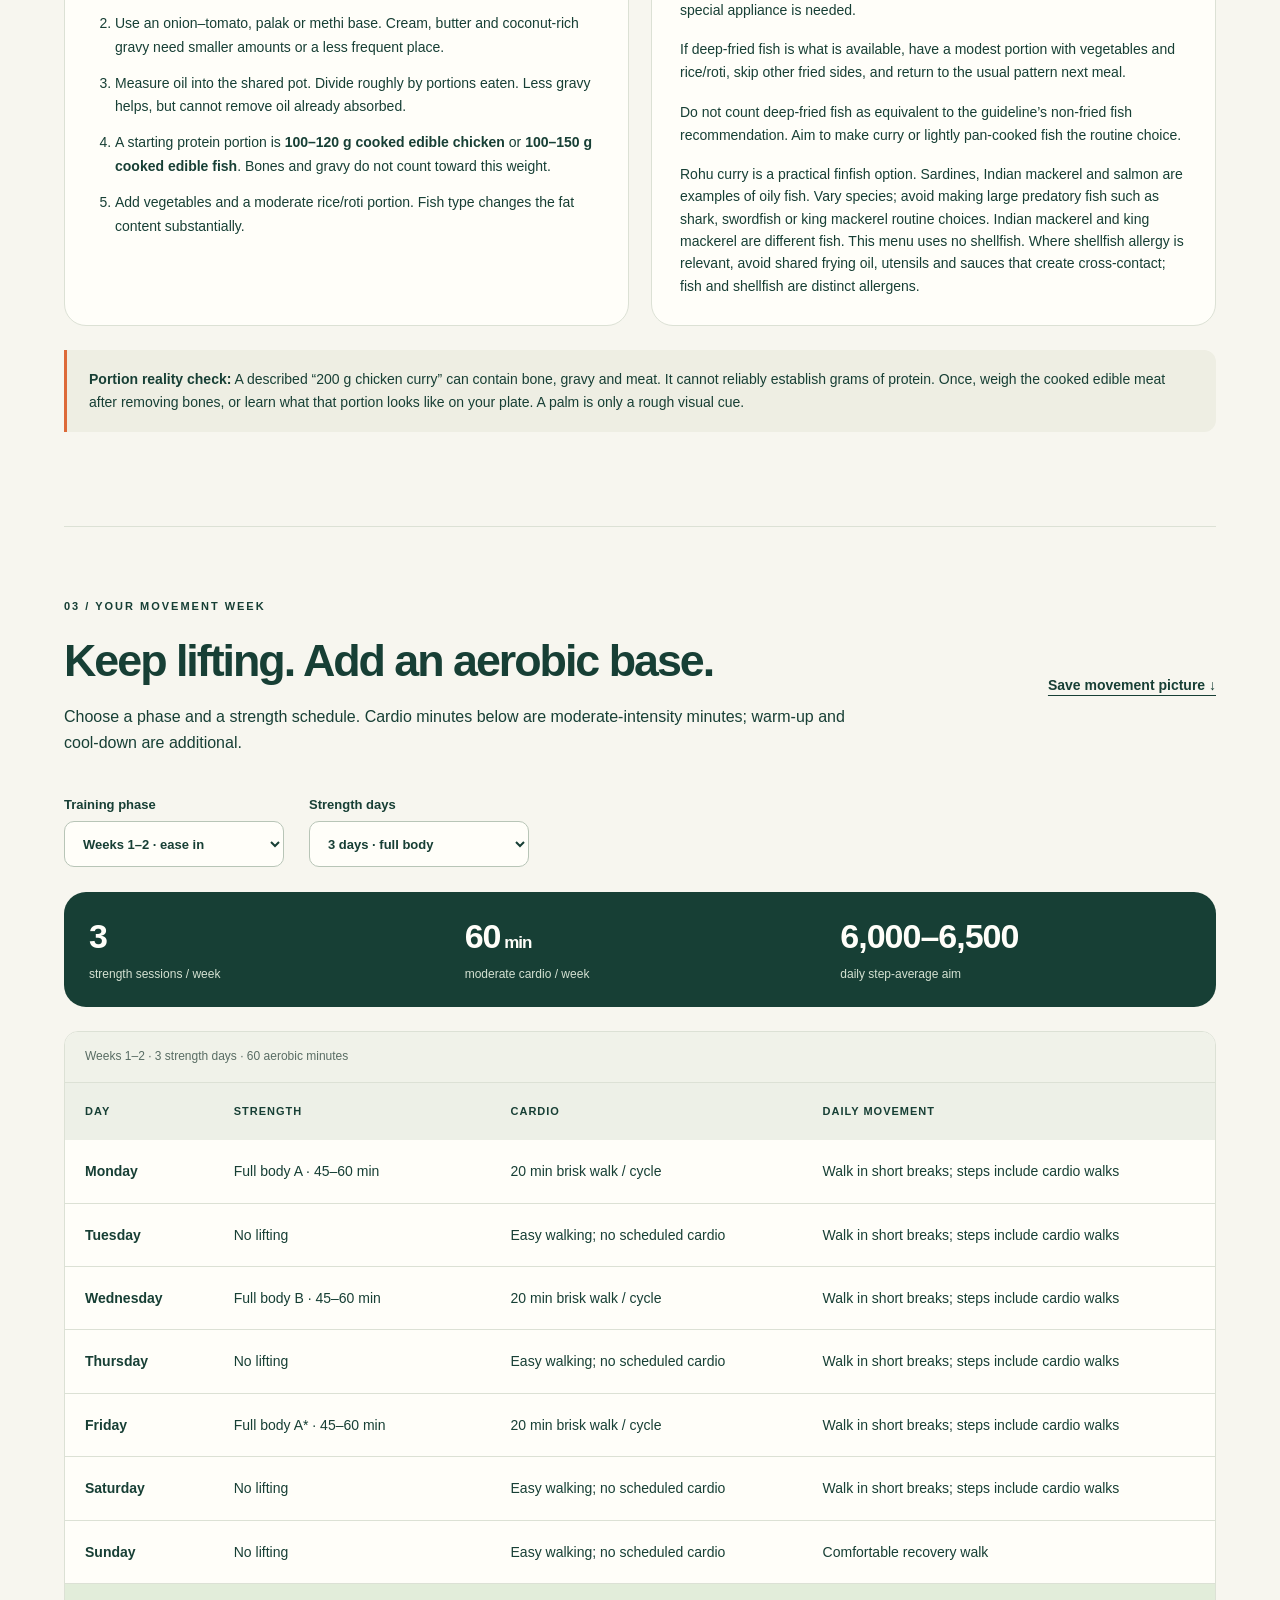
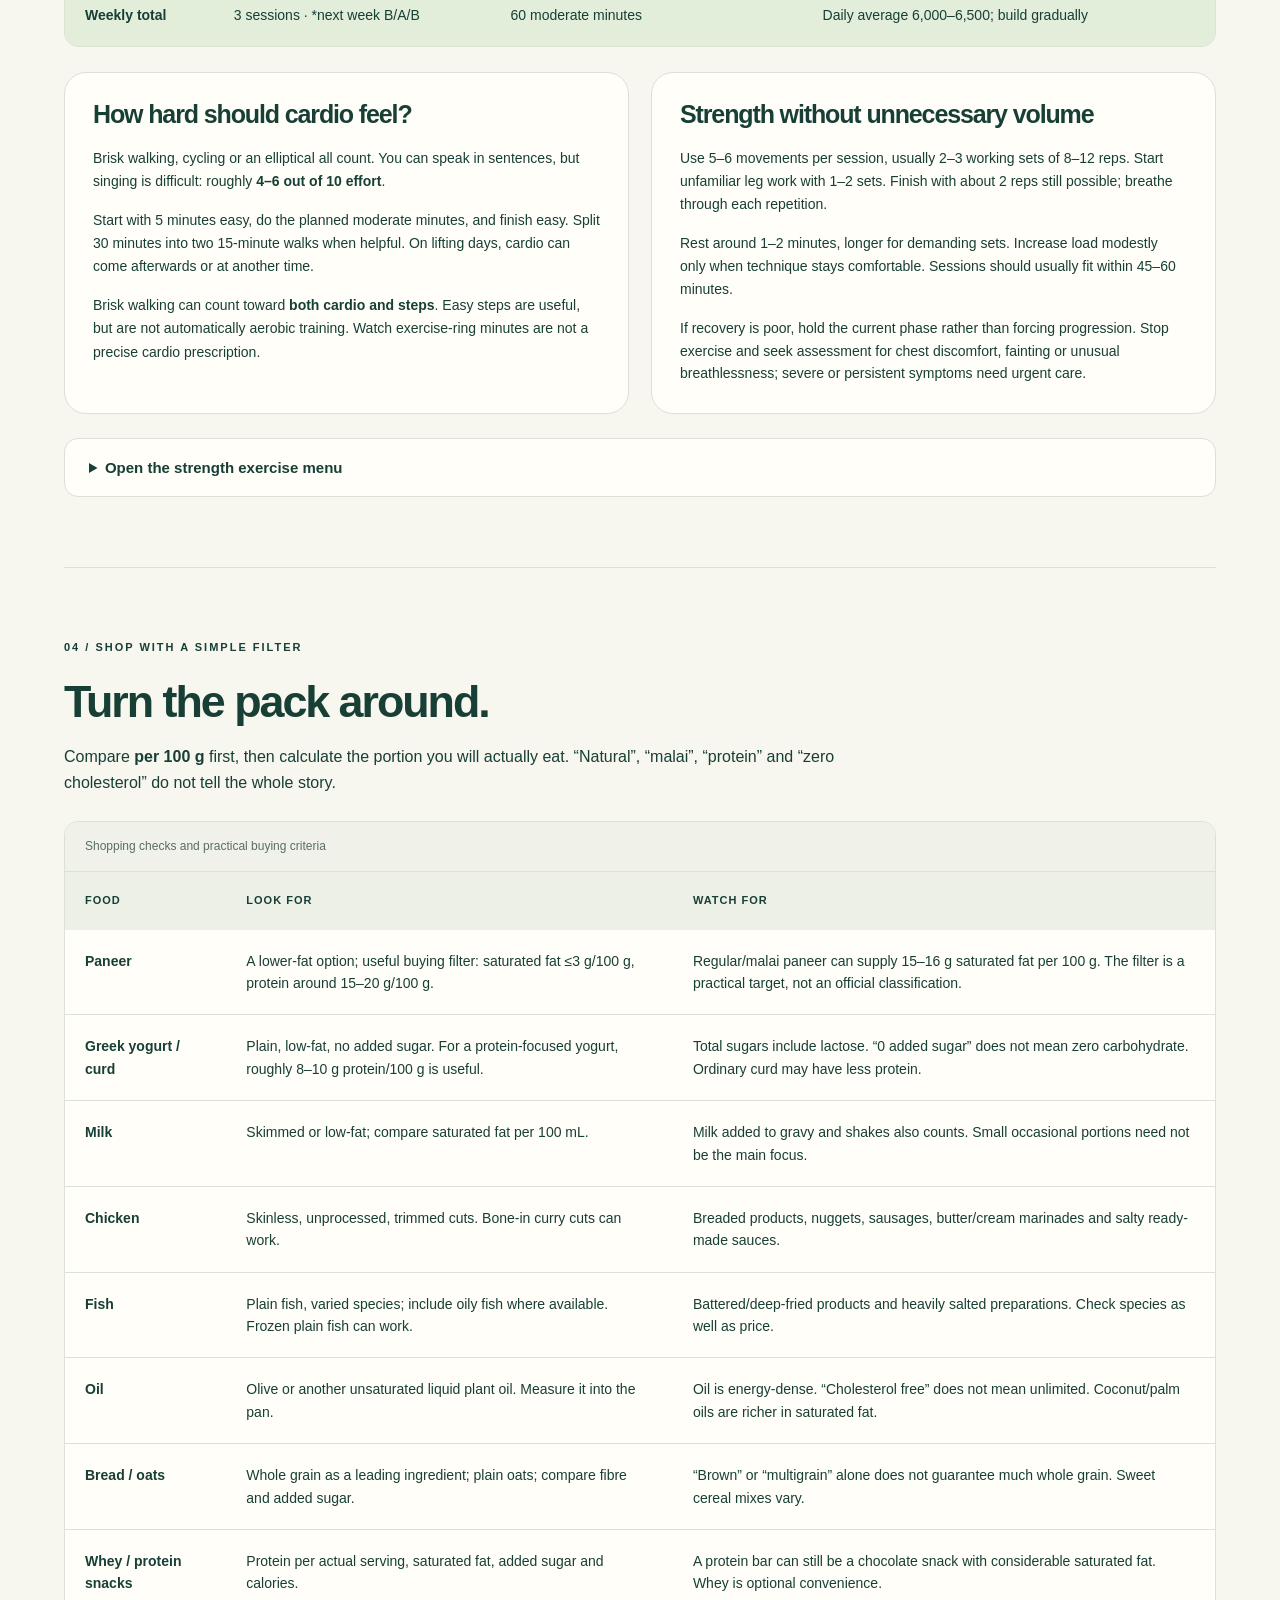
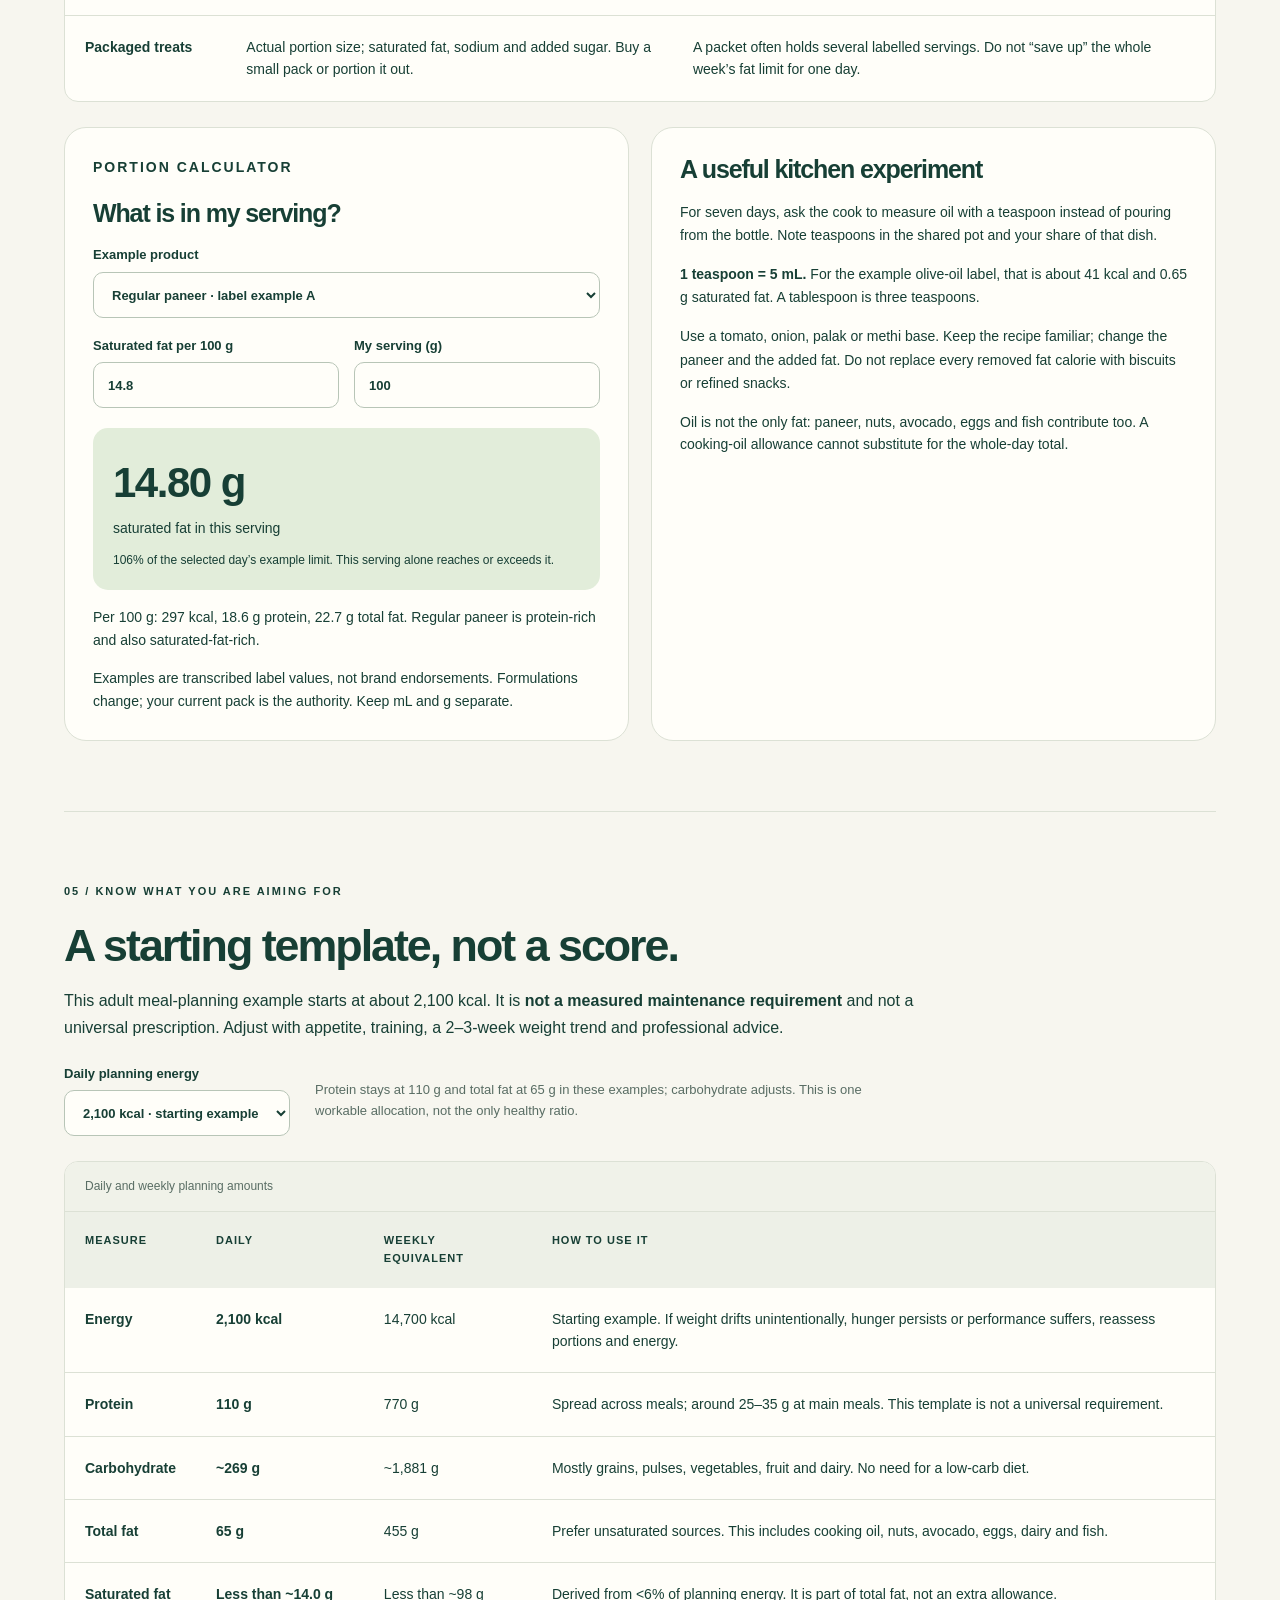
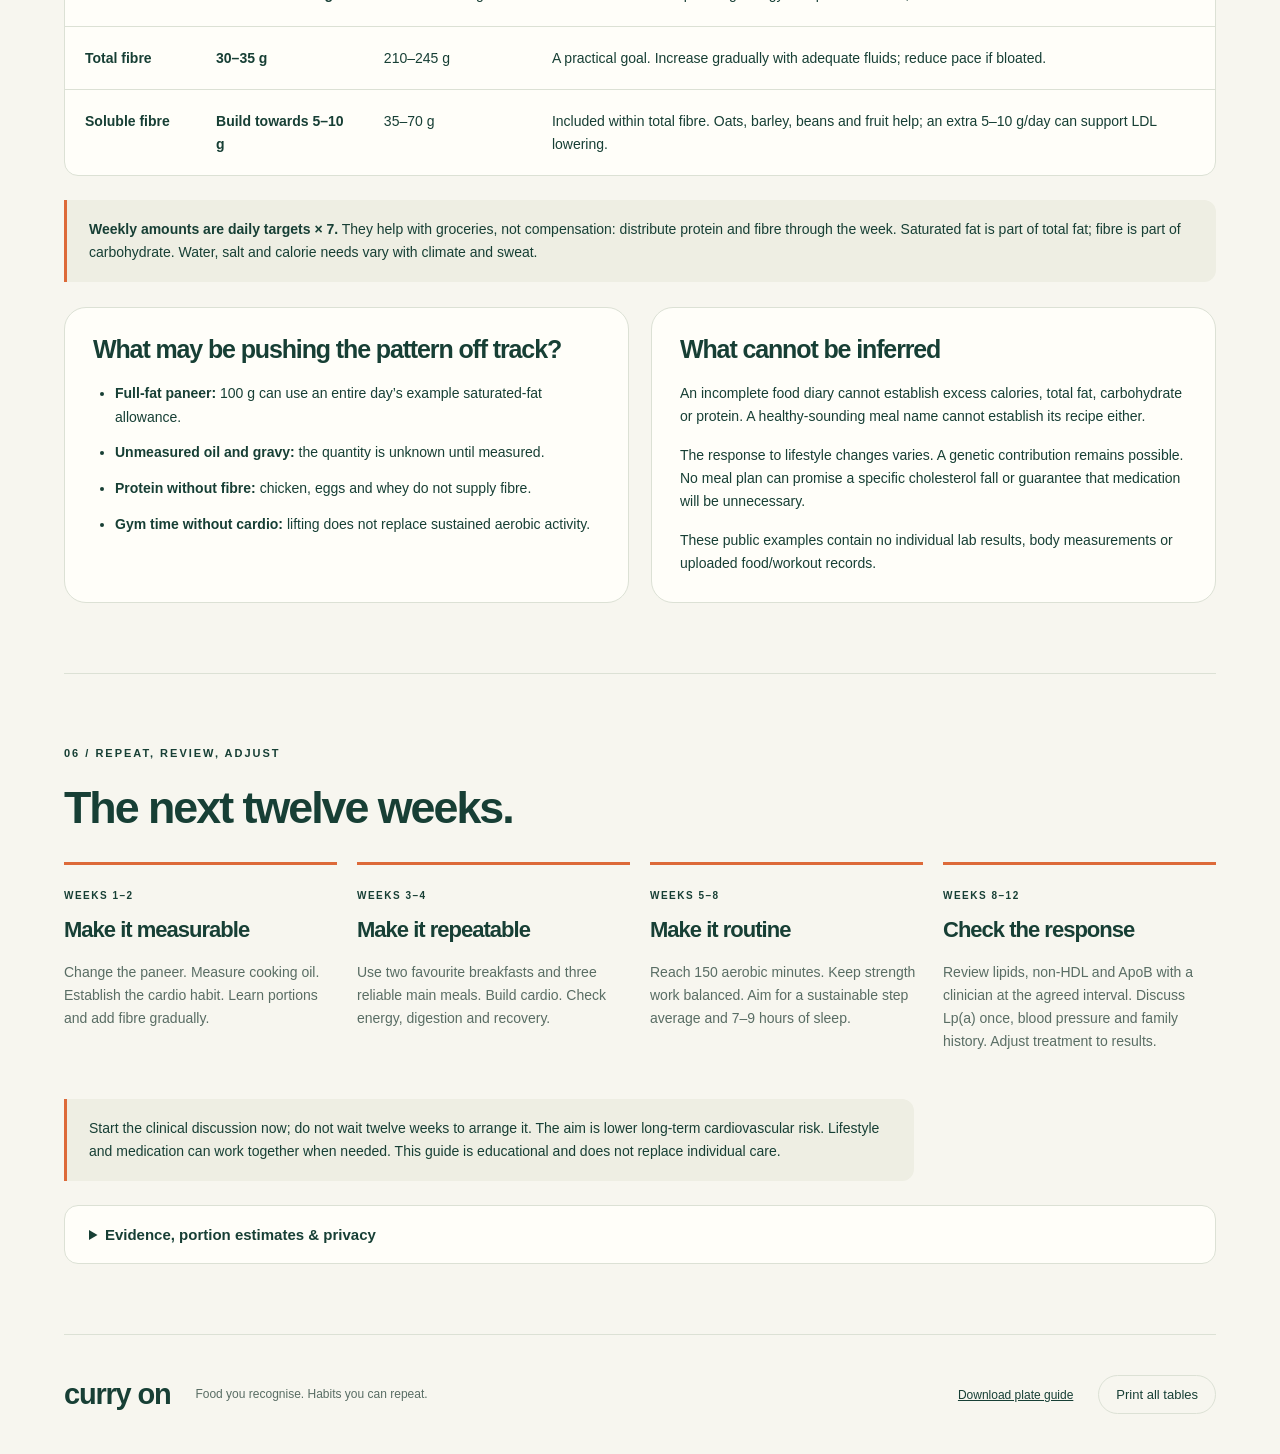
==== commit 8ece1ad2: "Add visual protein and fibre guide with practical Indian food options" ====
--- a/index.html
+++ b/index.html
@@ -4,13 +4,13 @@
   <meta charset="utf-8"><meta name="viewport" content="width=device-width,initial-scale=1">
   <meta name="description" content="A practical Indian food and movement guide: familiar meals, useful portions, balanced strength and cardio, and clear food-label decisions.">
   <meta name="theme-color" content="#153f35"><title>Curry On • Food & movement</title>
-  <link rel="icon" href="assets/mark.svg" type="image/svg+xml"><link rel="stylesheet" href="styles.css">
+  <link rel="icon" href="assets/mark.svg" type="image/svg+xml"><link rel="stylesheet" href="styles.css"><link rel="stylesheet" href="protein-fibre.css">
   <script src="data.js" defer></script><script src="app.js" defer></script>
 </head>
 <body>
 <a class="skip" href="#main">Skip to content</a>
 <header class="topbar"><a href="#today" class="brand" aria-label="Curry On home"><img src="assets/mark.svg" alt="" width="32" height="32">curry on<span>FOOD + MOVEMENT</span></a><button class="quiet print" type="button">Print guide ↗</button></header>
-<nav class="nav" aria-label="Main navigation"><a href="#today">Today</a><a href="#meals">Meal tables</a><a href="#week">Food week</a><a href="#move">Movement</a><a href="#shop">Label guide</a><a href="#targets">Daily targets</a><a href="#learn">12-week plan</a></nav>
+<nav class="nav" aria-label="Main navigation"><a href="#today">Today</a><a href="#meals">Meal tables</a><a href="protein-fibre.html">Protein + fibre</a><a href="#week">Food week</a><a href="#move">Movement</a><a href="#shop">Label guide</a><a href="#targets">Daily targets</a><a href="#learn">12-week plan</a></nav>
 <main id="main">
 <section class="hero" id="today">
  <div><p class="eyebrow">A PRACTICAL 12-WEEK GUIDE</p><h1>Familiar food.<br>Stronger habits.</h1><p class="lede">Keep the curry. Build a better plate.<br>A clear daily guide to eating well and moving more.</p><div class="hero-actions"><a class="button" href="#meals">Choose a meal <span>↗</span></a><a class="text-link" href="#move">Plan the week →</a></div><p class="small muted">Evidence-informed choices. Flexible portions. Progress checked over time.</p></div>
@@ -23,6 +23,7 @@
 <div class="note"><strong>How to use the numbers:</strong> Recipe macros are broad planning estimates, not lab-tested recipes. Brands, gravy and oil change them. They are separate from the meal targets. Weigh the main ingredients once, then use the same bowl or spoon. A cup here is about 240 mL; “katori” is not a standard measure.</div>
 <div class="meal-jumps"><a href="#breakfast">Breakfast ↓</a><a href="#lunch">Lunch ↓</a><a href="#dinner">Dinner ↓</a><a href="assets/daily-food-guide.png" download>Save food picture ↓</a></div><details class="food-picture"><summary>See the food-day picture</summary><img src="assets/daily-food-guide.svg" alt="Example food day around 2100 calories: breakfast 25 grams protein, lunch 30, dinner 35, snacks 20. Ingredients and portion reminders." width="1200" height="920"><p class="small">This downloadable picture uses the base ~2,100 kcal example. The live tables update when you change planning energy.</p></details><div id="meal-sections"></div>
 <article class="snacks"><div><p class="eyebrow">LEAVE ROOM FOR A SNACK</p><h3>A planned snack beats grazing.</h3><p id="snack-target"></p></div><ul><li>Whey supplying 20–24 g protein + a whole fruit; add a little oats or toast if needed.</li><li>200 g plain low-fat Greek yogurt + fruit + 10–15 g nuts. Check the yogurt protein label.</li><li>Roasted chana + plain yogurt; use the label and portion to reach the protein target.</li><li>For chips, biscuits or sweets: plate a small serving, check saturated fat, and enjoy it occasionally. Do not skip the next meal to compensate.</li></ul><p class="small">Snacks use part of the daily total; they are not extra calories on top. Nuts and avocado provide useful fats but are not high-protein substitutes.</p></article>
+<aside class="pf-teaser" aria-label="Protein and fibre guide"><div><p class="eyebrow">NEW / PRACTICAL SNACKS + MEAL SWAPS</p><h3>Make protein and fibre easier.</h3><p>Seven snack options, Indian meal upgrades and a whole-day example. Clear portions, simple alternatives.</p></div><a class="button" href="protein-fibre.html">Open the visual guide <span>↗</span></a></aside>
 </section>
 
 <section class="section" id="week"><p class="eyebrow">02 / A HOUSEHOLD-FRIENDLY FOOD WEEK</p><h2>One kitchen. Flexible plates.</h2><p>Chicken curry and fish curry can fit. Breast meat and an air fryer are not required. The default week has two chicken meals and one fish meal. A second fish meal is optional as the household routine allows. This is a menu template, not a rule about exact days.</p>
--- a/protein-fibre.css
+++ b/protein-fibre.css
@@ -0,0 +1,5 @@
+.pf-page{--fibre:#8c451f;--warm:#f6e8d8}.pf-page [hidden]{display:none!important}.pf-hero{display:grid;grid-template-columns:1.05fr 1fr;gap:65px;align-items:center;padding:65px 0 45px}.pf-hero h1{font-size:clamp(48px,5.5vw,76px)}.pf-hero h1>span{color:#657b42}.pf-hero .lede{font-size:19px}.pf-targets{display:flex;gap:30px;margin:25px 0 18px}.pf-targets>div{border-left:2px solid #a9b798;padding-left:18px}.pf-targets strong{display:block;font-size:38px;letter-spacing:-1.8px;line-height:1.2}.pf-targets small{font-size:22px;font-weight:500}.pf-targets span{font-size:12px;color:var(--muted)}.day-map{padding:36px;background:#e7eddd;border-radius:30px;position:relative;overflow:hidden}.day-map h2{font-size:37px;line-height:1.15}.day-map .eyebrow{font-size:10px}.protein-ribbon{display:flex;height:22px;gap:5px;margin:30px 0 22px;border-radius:10px;overflow:hidden}.protein-ribbon span:nth-child(1){flex:25;background:#779452}.protein-ribbon span:nth-child(2){flex:30;background:#c7903a}.protein-ribbon span:nth-child(3){flex:35;background:#244c3c}.protein-ribbon span:nth-child(4){flex:20;background:#b96643}.day-map-grid{display:grid;grid-template-columns:1fr 1fr;gap:22px 30px;margin:0 0 25px}.day-map-grid>div{display:grid;grid-template-columns:12px 1fr;gap:7px;align-items:center}.day-map-grid span{font-size:13px}.day-map-grid strong{grid-column:2;font-size:27px;font-weight:600}.dot{width:9px;height:9px;border-radius:50%;display:inline-block}.breakfast-dot{background:#779452}.lunch-dot{background:#c7903a}.dinner-dot{background:#244c3c}.snack-dot{background:#b96643}.day-map-tip{background:var(--white);border-radius:15px;padding:18px;font-size:13px;line-height:1.7;display:grid;gap:5px}.day-map-tip strong{font-size:15px}.pf-principles{display:grid;grid-template-columns:repeat(3,1fr);gap:30px;border-block:1px solid var(--line);padding:25px 0}.pf-principles p{display:flex;gap:12px;font-size:13px;color:var(--muted);margin:0}.pf-principles b{font-size:11px;color:var(--fibre);padding-top:2px}.pf-principles strong{display:block;color:var(--ink);font-size:14px;margin-bottom:5px}.estimate-stamp{font-size:11px;line-height:1.5;border:1px solid #bfccb8;border-radius:50%;padding:22px 15px;text-align:center;flex-shrink:0;transform:rotate(8deg);color:var(--muted)}.portion-key{display:grid;grid-template-columns:repeat(3,1fr);gap:20px;background:#eeeee3;padding:20px 24px;border-radius:15px;margin:20px 0 25px}.portion-key p{font-size:12px;margin:0}.portion-key strong{display:block;font-size:13px;margin-bottom:4px}.snack-filters{display:flex;gap:10px;flex-wrap:wrap;margin:25px 0 16px}.snack-filters button{border:1px solid #aebdab;border-radius:24px;background:var(--white);color:var(--ink);padding:12px 18px;cursor:pointer;font-size:13px;min-height:44px}.snack-filters button:hover{background:var(--mint)}.snack-filters button[aria-pressed=true]{background:var(--ink);color:white;border-color:var(--ink)}.snack-grid{display:grid;grid-template-columns:repeat(3,1fr);gap:20px}.snack-card{padding:25px;background:var(--white);border:1px solid var(--line);border-radius:22px;display:flex;flex-direction:column}.snack-card-top{display:flex;gap:12px;align-items:center;margin-bottom:22px}.food-mark{font-size:15px;font-weight:700;border:1px solid #c9d4bd;background:#edf1e4;border-radius:50%;min-width:39px;height:39px;display:grid;place-items:center;letter-spacing:-1px}.snack-tag{font-size:9px;font-weight:750;line-height:1.5;letter-spacing:.8px;color:var(--muted)}.snack-card h3{font-size:27px;line-height:1.14;margin-bottom:12px}.snack-card p{font-size:13px;line-height:1.65}.snack-card .snack-portion{color:var(--muted);min-height:64px;margin-bottom:15px}.nutrition-pair{display:grid;grid-template-columns:1fr 1fr;margin:0 0 20px;gap:8px}.nutrition-pair>div{padding:13px 12px;background:#e9efdf;border-radius:12px}.nutrition-pair>div:last-child{background:var(--warm);color:var(--fibre)}.nutrition-pair strong{font-size:25px;letter-spacing:-1px;white-space:nowrap}.nutrition-pair small{font-size:15px;font-weight:500}.nutrition-pair span{display:block;font-size:11px;margin-top:5px}.snack-card details{margin:auto 0 0;border:0;border-top:1px solid var(--line);border-radius:0;padding:15px 0 0;background:none}.snack-card summary{font-size:12px;line-height:1.6;min-height:30px}.snack-card details p{font-size:12px;margin:12px 0 0;color:var(--muted)}.swap-grid{display:grid;grid-template-columns:1fr 1fr;gap:16px;margin-top:28px}.swap-card{background:var(--white);border:1px solid var(--line);padding:25px;border-radius:18px}.swap-card .tag{font-size:10px;margin-bottom:14px}.swap-card h3{font-size:24px;margin-bottom:12px}.swap-card p{font-size:14px}.swap-card .swap-alt{font-size:12px;color:var(--muted);border-top:1px solid var(--line);padding-top:13px;margin-bottom:0}.swap-highlight{background:#e7eddd}.dahi-comparison{display:flex;gap:25px;margin:20px 0}.dahi-comparison p{margin:0}.dahi-comparison strong{display:block;font-size:30px;font-weight:650;letter-spacing:-1px}.dahi-comparison span{font-size:11px;color:var(--muted)}.fibre-grid{display:grid;grid-template-columns:repeat(5,1fr);gap:12px;margin:28px 0 15px}.fibre-grid article{background:var(--white);border:1px solid var(--line);border-radius:18px;padding:22px 18px}.fibre-step{font-size:11px;color:var(--fibre);display:block;margin-bottom:20px;font-weight:700}.fibre-grid h3{font-size:21px;margin-bottom:9px}.fibre-grid p{font-size:12px;color:var(--muted);min-height:38px}.fibre-grid strong{font-size:27px;letter-spacing:-1px;display:block;color:var(--fibre)}.fibre-grid strong+span{font-size:11px;color:var(--muted)}.fibre-track{height:5px;background:#efdfcd;border-radius:5px;margin-top:15px;overflow:hidden}.fibre-track i{display:block;width:var(--fill);height:100%;background:#a85f36;border-radius:5px}.example-grid{display:grid;grid-template-columns:repeat(4,1fr);gap:12px;margin-top:30px}.day-card{border-top:4px solid #779452;padding:23px 20px;background:var(--white);border-radius:0 0 15px 15px;display:flex;flex-direction:column}.day-card:nth-child(2){border-color:#c7903a}.day-card:nth-child(3){border-color:#b96643}.day-card:nth-child(4){border-color:#244c3c}.day-card .tag{color:var(--muted)}.day-card h3{font-size:23px;line-height:1.25}.day-card p{font-size:13px}.day-card>strong{margin-top:auto;font-size:22px;letter-spacing:-.6px}.day-card>strong span{display:block;font-size:11px;font-weight:500;letter-spacing:0;margin-top:5px}.day-total{display:grid;grid-template-columns:1fr 1fr;gap:20px;background:var(--ink);color:var(--white);padding:28px;border-radius:18px;margin:22px 0 15px}.day-total span{display:block;font-size:9px;letter-spacing:1px;color:#d4e1d2;line-height:1.5;margin-bottom:12px}.day-total strong{font-size:34px;font-weight:600;letter-spacing:-1px}.day-total p{grid-column:1/-1;font-size:13px;border-top:1px solid #547363;padding-top:17px;margin:0;color:#e2eadc}.reality-grid{display:grid;grid-template-columns:repeat(4,1fr);gap:25px;margin-top:28px}.reality-grid article{border-left:2px solid #bfccb2;padding-left:18px}.reality-grid h3{font-size:20px;line-height:1.25}.reality-grid p{font-size:13px;color:var(--muted);margin:0}.prep-panel{display:grid;grid-template-columns:1fr 1.2fr;gap:60px;background:#e7eddd;border-radius:26px;padding:38px}.prep-panel h2{font-size:38px}.prep-panel p{font-size:14px}.prep-list{list-style:none;counter-reset:prep;padding:0;margin:0}.prep-list li{counter-increment:prep;display:grid;grid-template-columns:30px 1fr;column-gap:14px;font-size:13px;line-height:1.65;margin-bottom:22px}.prep-list li:last-child{margin-bottom:0}.prep-list li:before{content:counter(prep,decimal-leading-zero);grid-row:1/3;font-size:11px;padding-top:3px;color:var(--fibre);font-weight:750}.prep-list strong{font-size:14px}.prep-list span{grid-column:2;color:var(--muted);margin-top:4px}.evidence .sources p{font-size:13px}.pf-teaser{background:#e7eddd;border:1px solid #cdd8c1;border-radius:22px;padding:28px;margin-top:28px;display:flex;justify-content:space-between;gap:25px;align-items:center}.pf-teaser h3{margin-bottom:10px}.pf-teaser p{font-size:14px;margin-bottom:0}.pf-teaser .eyebrow{font-size:10px;margin-bottom:10px}.pf-teaser .button{flex-shrink:0}
+@media(max-width:1050px){.pf-hero{gap:30px}.day-map{padding:28px}.snack-grid{grid-template-columns:1fr 1fr}.fibre-grid{grid-template-columns:repeat(3,1fr)}.example-grid,.reality-grid{grid-template-columns:1fr 1fr}.prep-panel{gap:30px}.pf-page .nav{justify-content:flex-start}}
+@media(max-width:700px){.pf-hero{grid-template-columns:1fr;padding:35px 0;gap:20px}.pf-hero h1{font-size:54px}.pf-hero .lede{font-size:18px;max-width:100%}.pf-targets{gap:28px}.pf-targets strong{font-size:36px}.pf-hero .hero-actions{margin-bottom:5px}.day-map h2{font-size:31px}.day-map{padding:25px;border-radius:23px}.day-map-grid{gap:18px}.pf-principles{grid-template-columns:1fr;gap:17px}.estimate-stamp{display:none}.portion-key{grid-template-columns:1fr;gap:14px;padding:20px}.snack-grid,.swap-grid{grid-template-columns:1fr}.snack-card{padding:24px}.snack-card h3{font-size:29px}.snack-card .snack-portion{min-height:0}.snack-card-top{margin-bottom:17px}.nutrition-pair strong{font-size:29px}.nutrition-pair>div{padding:15px}.snack-filters{gap:8px}.snack-filters button{font-size:12px;padding:11px 14px}.fibre-grid{grid-template-columns:1fr 1fr;gap:10px}.fibre-grid article{padding:20px 17px}.fibre-grid p{min-height:0}.fibre-grid article:last-child{grid-column:1/-1;display:grid;grid-template-columns:1fr 1fr;column-gap:20px}.fibre-grid article:last-child .fibre-step{grid-row:1;grid-column:1/-1}.fibre-grid article:last-child h3{grid-row:2;grid-column:1}.fibre-grid article:last-child p{grid-row:3;grid-column:1}.fibre-grid article:last-child strong{grid-row:2;grid-column:2}.fibre-grid article:last-child strong+span{grid-row:3;grid-column:2}.fibre-grid article:last-child .fibre-track{grid-column:1/-1;margin:0}.example-grid{grid-template-columns:1fr 1fr}.day-card{padding:20px 15px}.day-card h3{font-size:21px}.day-card p{font-size:12px}.day-card>strong{font-size:21px}.day-total{grid-template-columns:1fr;padding:24px;gap:22px}.day-total strong{font-size:32px}.day-total p{grid-column:auto}.reality-grid{gap:24px 16px}.reality-grid h3{font-size:18px}.reality-grid article{padding-left:12px}.prep-panel{grid-template-columns:1fr;padding:24px;gap:28px}.prep-panel h2{font-size:34px}.prep-panel .button{font-size:12px}.pf-teaser{display:block;padding:23px}.pf-teaser .button{margin-top:20px}}
+@media(max-width:360px){.pf-hero h1{font-size:46px}.pf-targets{gap:20px}.pf-targets strong{font-size:30px}.example-grid{grid-template-columns:1fr}.pf-page .topbar .quiet{padding:10px;font-size:11px}.reality-grid{grid-template-columns:1fr}}
+@media print{.pf-hero{padding:20px 0;gap:25px}.pf-hero h1{font-size:38px}.pf-hero .lede{font-size:12pt}.pf-targets strong{font-size:25px}.day-map{padding:20px}.day-map h2{font-size:25px}.pf-principles{gap:18px}.pf-principles p{font-size:9pt}.snack-filters,#snack-count,.estimate-stamp,.prep-panel .button,.pf-teaser .button{display:none!important}.snack-card[hidden]{display:flex!important}.snack-grid{grid-template-columns:1fr 1fr}.snack-card,.swap-card,.fibre-grid article,.day-card,.reality-grid article{break-inside:avoid}.snack-card{padding:18px}.snack-card h3{font-size:22px}.snack-card p,.swap-card p{font-size:10pt}.snack-card details{display:block!important}.snack-card details::details-content{content-visibility:visible}.snack-card details p{display:block;font-size:9pt}.snack-card summary{list-style:none;font-size:10pt}.portion-key p{font-size:9pt}.fibre-grid{grid-template-columns:repeat(5,1fr)}.fibre-grid article{padding:15px 10px}.fibre-grid h3{font-size:16px}.fibre-grid strong{font-size:23px}.example-grid{grid-template-columns:1fr 1fr}.day-total{color:#111;background:#eee;break-inside:avoid}.day-total span,.day-total p{color:#333}.reality-grid{grid-template-columns:1fr 1fr}.prep-panel{padding:20px;gap:25px;break-inside:avoid}.pf-teaser{padding:20px}.pf-teaser h3{font-size:20px}.pf-teaser p{font-size:10pt}}
